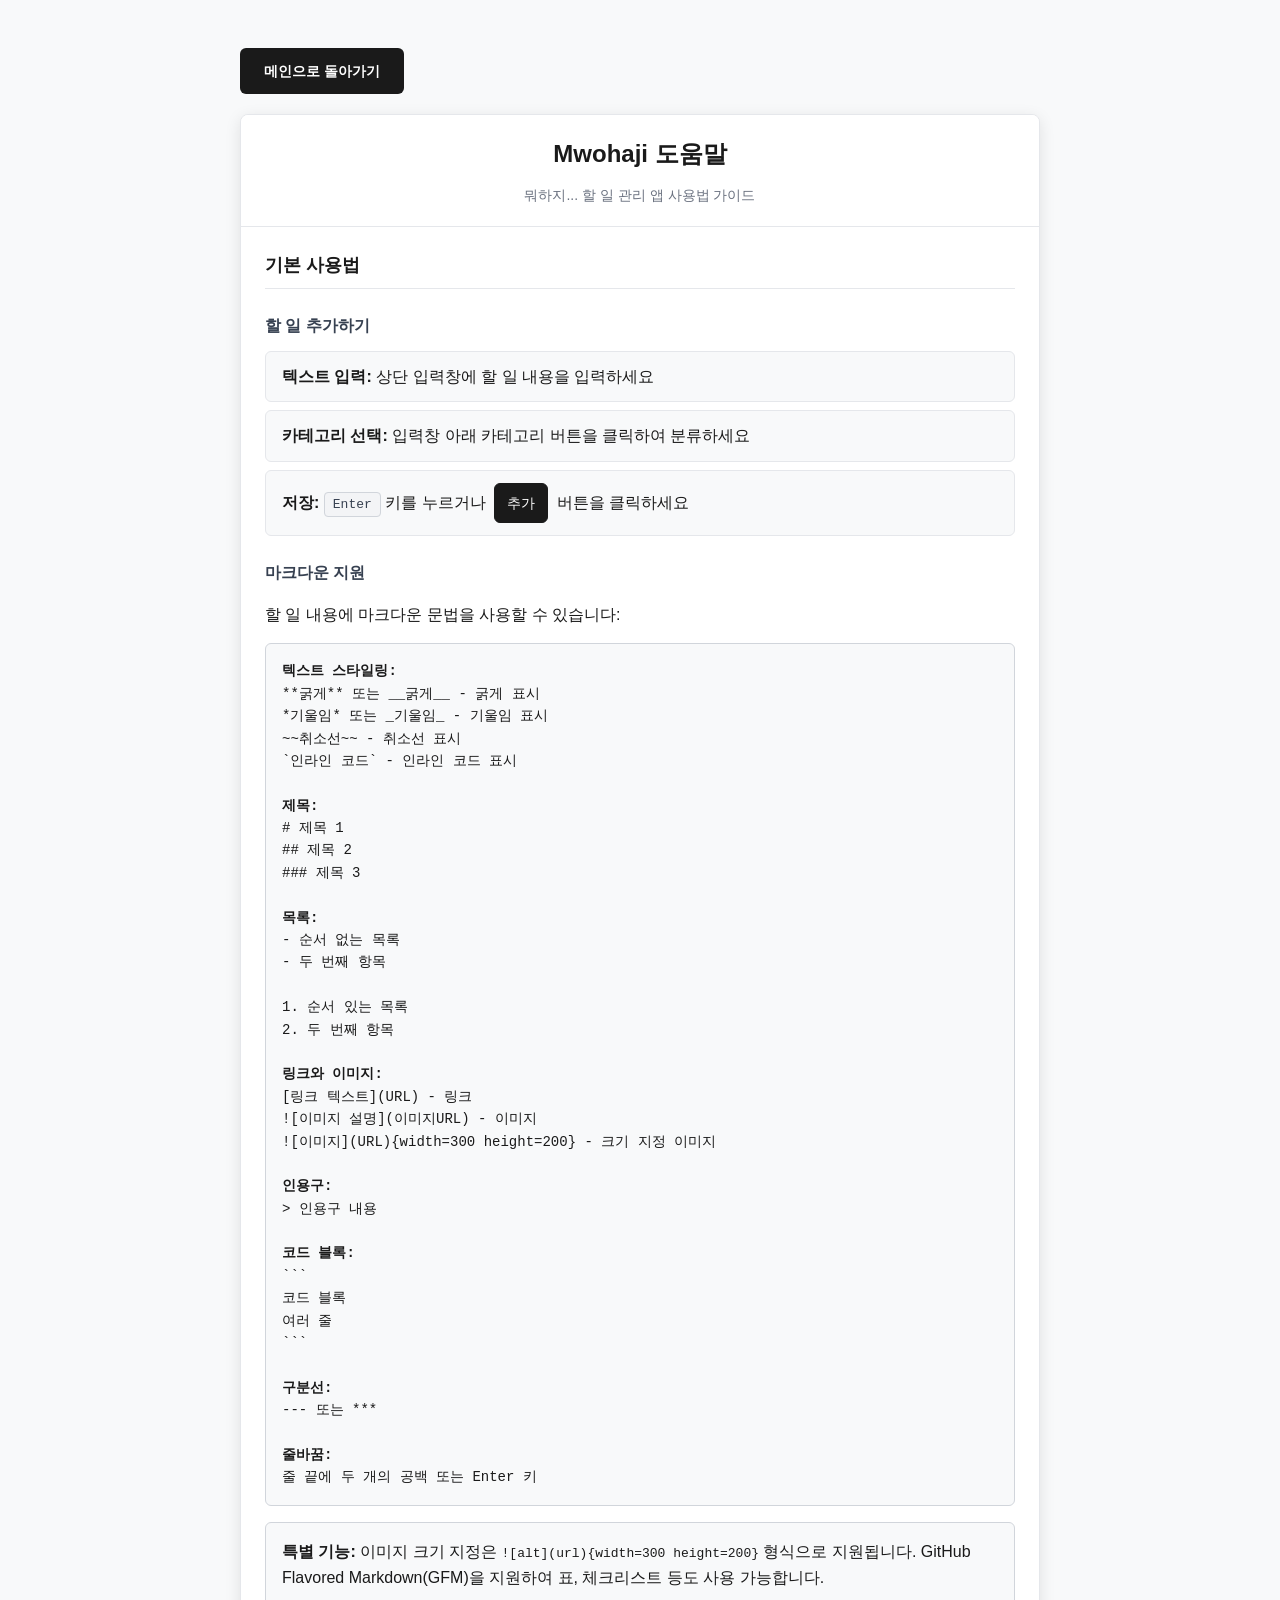
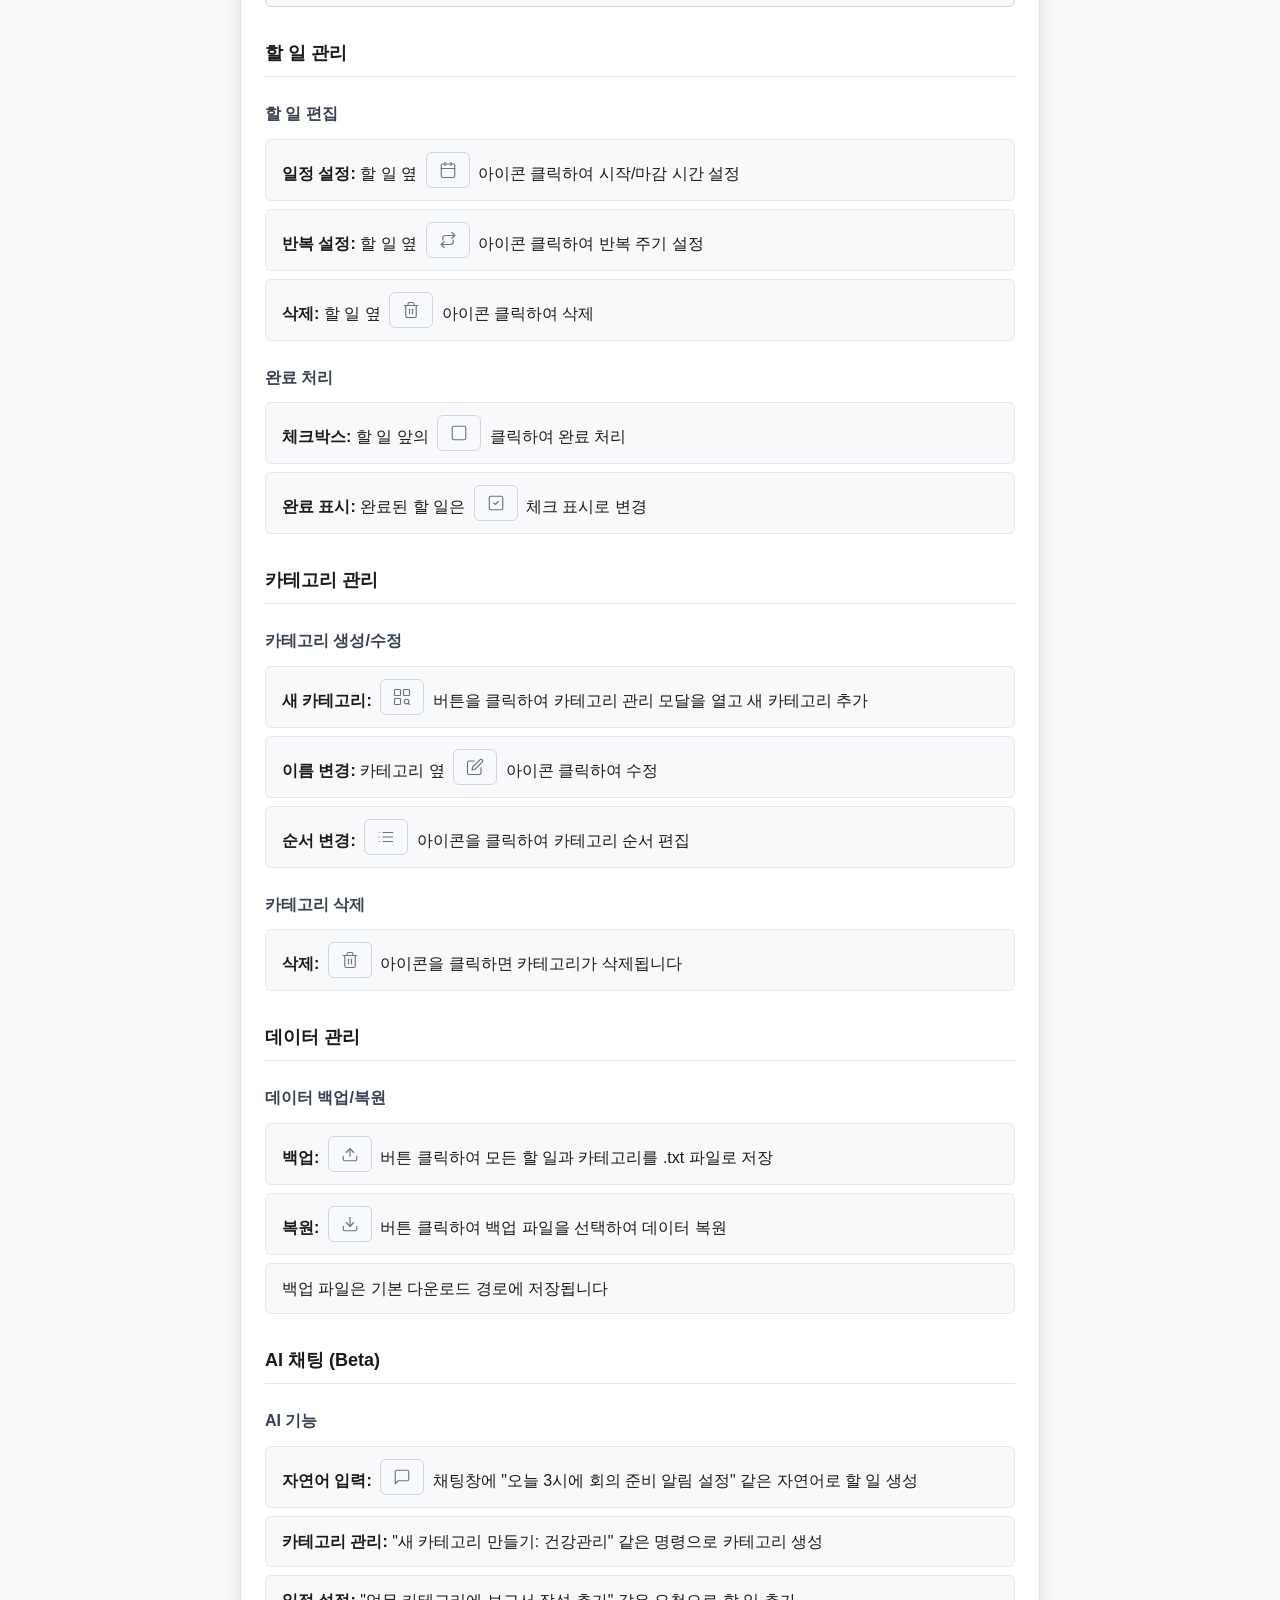
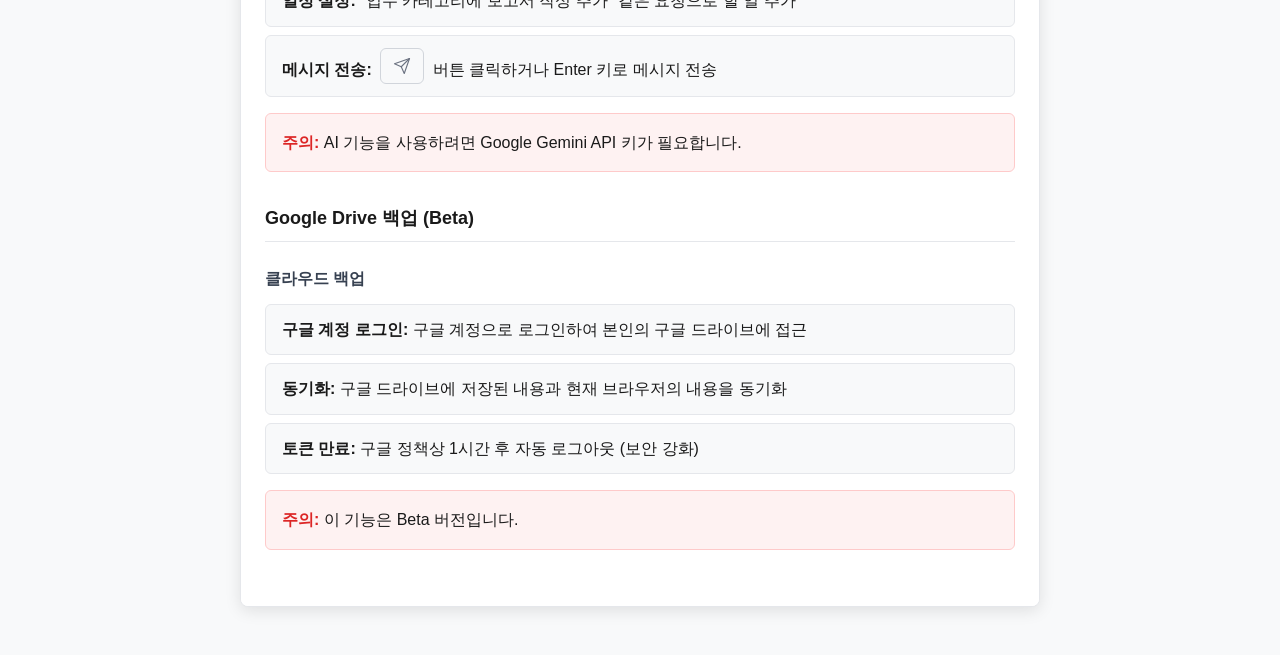
==== help.html @ dfdafb48 "도움말 페이지 추가하긴 함" ====
<!DOCTYPE html>
<html lang="ko">
<head>
    <meta charset="UTF-8">
    <meta name="viewport" content="width=device-width, initial-scale=1.0">
    <title>Mwohaji 도움말 - 뭐하지...</title>
    <link rel="icon" type="image/x-icon" href="favicon.ico">
    <link rel="stylesheet" href="css/style.css">
    <style>
        .help-container {
            max-width: 800px;
            margin: 0 auto;
            padding: 24px;
            font-family: "Pretendard", -apple-system, BlinkMacSystemFont, "Segoe UI", Roboto, sans-serif;
            line-height: 1.6;
            color: #1a1a1a;
            background-color: #f8f9fa;
        }
        
        .help-content {
            background-color: white;
            border: 1px solid #e5e7eb;
            border-radius: 8px;
            box-shadow: 0 4px 16px rgba(0,0,0,0.1);
            overflow: hidden;
        }
        
        .help-header {
            text-align: center;
            margin-bottom: 0;
            padding: 20px 24px;
            background-color: white;
            border-bottom: 1px solid #e5e7eb;
        }
        
        .help-header h1 {
            margin: 0;
            font-size: 24px;
            font-weight: 700;
            color: #1a1a1a;
        }
        
        .help-header p {
            margin: 10px 0 0 0;
            font-size: 14px;
            color: #6b7280;
        }
        
        .help-body {
            padding: 24px;
            background-color: white;
        }
        
        .help-section {
            margin-bottom: 32px;
            padding: 0;
        }
        
        .help-section h2 {
            color: #1a1a1a;
            margin-top: 0;
            margin-bottom: 16px;
            font-size: 18px;
            font-weight: 700;
            border-bottom: 1px solid #e5e7eb;
            padding-bottom: 8px;
        }
        
        .help-section h3 {
            color: #374151;
            margin-top: 24px;
            margin-bottom: 12px;
            font-size: 16px;
            font-weight: 600;
        }
        
        .help-section h4 {
            color: #4b5563;
            margin-top: 20px;
            margin-bottom: 8px;
            font-size: 14px;
            font-weight: 600;
        }
        
        .feature-list {
            list-style: none;
            padding: 0;
            margin: 0;
        }
        
        .feature-list li {
            margin: 8px 0;
            padding: 12px 16px;
            background: #f8f9fa;
            border-radius: 6px;
            border: 1px solid #e5e7eb;
        }
        
        .feature-list li strong {
            color: #1a1a1a;
            font-weight: 600;
        }
        
        .code-block {
            background: #f8f9fa;
            padding: 16px;
            border-radius: 6px;
            font-family: 'Courier New', 'Monaco', monospace;
            font-size: 14px;
            overflow-x: auto;
            border: 1px solid #d1d5db;
            margin: 12px 0;
        }
        
        .tip-box {
            background: #f8f9fa;
            border: 1px solid #d1d5db;
            border-radius: 6px;
            padding: 16px;
            margin: 16px 0;
        }
        
        .tip-box strong {
            color: #1a1a1a;
            font-weight: 600;
        }
        
        .warning-box {
            background: #fef2f2;
            border: 1px solid #fecaca;
            border-radius: 6px;
            padding: 16px;
            margin: 16px 0;
        }
        
        .warning-box strong {
            color: #dc2626;
            font-weight: 600;
        }
        
        .keyboard-shortcut {
            background: #f3f4f6;
            border: 1px solid #d1d5db;
            border-radius: 4px;
            padding: 4px 8px;
            font-family: 'Courier New', monospace;
            font-size: 13px;
            color: #374151;
        }
        
        .back-btn {
            display: inline-block;
            padding: 12px 24px;
            background: #1a1a1a;
            color: white;
            text-decoration: none;
            border-radius: 6px;
            margin-bottom: 20px;
            transition: all 0.2s ease;
            font-weight: 600;
            font-size: 14px;
        }
        
        .back-btn:hover {
            background: #374151;
            transform: translateY(-1px);
            box-shadow: 0 4px 12px rgba(26, 26, 26, 0.3);
        }
        
        .table {
            width: 100%;
            border-collapse: collapse;
            margin: 16px 0;
            border: 1px solid #d1d5db;
            border-radius: 6px;
            overflow: hidden;
        }
        
        .table th, .table td {
            border: 1px solid #d1d5db;
            padding: 12px;
            text-align: left;
            font-size: 14px;
        }
        
        .table th {
            background: #f8f9fa;
            font-weight: 600;
            color: #1a1a1a;
        }
        
        .table td {
            background: white;
            color: #374151;
        }
        
        .table tr:nth-child(even) td {
            background: #f9fafb;
        }
        
        .ui-example {
            display: inline-flex;
            align-items: center;
            gap: 8px;
            background: white;
            border: 1px solid #d1d5db;
            border-radius: 6px;
            padding: 8px 12px;
            margin: 0 4px;
            font-size: 14px;
            color: #374151;
        }
        
        .ui-example svg {
            width: 18px;
            height: 18px;
            color: #6b7280;
        }
        
        .ui-example.primary {
            background: #1a1a1a;
            color: white;
            border-color: #1a1a1a;
        }
        
        .ui-example.primary svg {
            color: white;
        }
        
        .ui-example.secondary {
            background: #f8f9fa;
            color: #374151;
            border-color: #d1d5db;
        }
        
        .ui-example.secondary svg {
            color: #6b7280;
        }
        
        .ui-example.danger {
            background: #fef2f2;
            color: #dc2626;
            border-color: #fecaca;
        }
        
        .ui-example.danger svg {
            color: #dc2626;
        }
    </style>
</head>
<body>
    <div class="help-container">
        <a href="index.html" class="back-btn">메인으로 돌아가기</a>
        
        <div class="help-content">
            <div class="help-header">
                <h1>Mwohaji 도움말</h1>
                <p>뭐하지... 할 일 관리 앱 사용법 가이드</p>
            </div>
            
            <div class="help-body">
                <div class="help-section">
                    <h2>기본 사용법</h2>
                    <h3>할 일 추가하기</h3>
                    <ul class="feature-list">
                        <li><strong>텍스트 입력:</strong> 상단 입력창에 할 일 내용을 입력하세요</li>
                        <li><strong>카테고리 선택:</strong> 입력창 아래 카테고리 버튼을 클릭하여 분류하세요</li>
                        <li><strong>저장:</strong> <span class="keyboard-shortcut">Enter</span> 키를 누르거나 <span class="ui-example primary">추가</span> 버튼을 클릭하세요</li>
                    </ul>
                    
                    <h3>마크다운 지원</h3>
                    <p>할 일 내용에 마크다운 문법을 사용할 수 있습니다:</p>
                    <div class="code-block">
                        <strong>텍스트 스타일링:</strong><br>
                        **굵게** 또는 __굵게__ - 굵게 표시<br>
                        *기울임* 또는 _기울임_ - 기울임 표시<br>
                        ~~취소선~~ - 취소선 표시<br>
                        `인라인 코드` - 인라인 코드 표시<br>
                        <br>
                        <strong>제목:</strong><br>
                        # 제목 1<br>
                        ## 제목 2<br>
                        ### 제목 3<br>
                        <br>
                        <strong>목록:</strong><br>
                        - 순서 없는 목록<br>
                        - 두 번째 항목<br>
                        <br>
                        1. 순서 있는 목록<br>
                        2. 두 번째 항목<br>
                        <br>
                        <strong>링크와 이미지:</strong><br>
                        [링크 텍스트](URL) - 링크<br>
                        ![이미지 설명](이미지URL) - 이미지<br>
                        ![이미지](URL){width=300 height=200} - 크기 지정 이미지<br>
                        <br>
                        <strong>인용구:</strong><br>
                        > 인용구 내용<br>
                        <br>
                        <strong>코드 블록:</strong><br>
                        ```<br>
                        코드 블록<br>
                        여러 줄<br>
                        ```<br>
                        <br>
                        <strong>구분선:</strong><br>
                        --- 또는 ***<br>
                        <br>
                        <strong>줄바꿈:</strong><br>
                        줄 끝에 두 개의 공백 또는 Enter 키
                    </div>
                    <div class="tip-box">
                        <strong>특별 기능:</strong> 이미지 크기 지정은 <code>![alt](url){width=300 height=200}</code> 형식으로 지원됩니다. GitHub Flavored Markdown(GFM)을 지원하여 표, 체크리스트 등도 사용 가능합니다.
                    </div>
                </div>

                <div class="help-section">
                    <h2>할 일 관리</h2>
                    <h3>할 일 편집</h3>
                    <ul class="feature-list">
                        <li><strong>일정 설정:</strong> 할 일 옆 <span class="ui-example secondary"><svg width="24" height="24" viewBox="0 0 24 24" fill="none" stroke="currentColor" stroke-width="1.5" stroke-linecap="round" stroke-linejoin="round"><rect x="3" y="4" width="18" height="18" rx="2" ry="2"/><line x1="16" y1="2" x2="16" y2="6"/><line x1="8" y1="2" x2="8" y2="6"/><line x1="3" y1="10" x2="21" y2="10"/></svg></span> 아이콘 클릭하여 시작/마감 시간 설정</li>
                        <li><strong>반복 설정:</strong> 할 일 옆 <span class="ui-example secondary"><svg width="24" height="24" viewBox="0 0 24 24" fill="none" stroke="currentColor" stroke-width="1.5" stroke-linecap="round" stroke-linejoin="round"><path d="M17 2l4 4-4 4"/><path d="M21 6H9a4 4 0 0 0-4 4v2"/><path d="M7 22l-4-4 4-4"/><path d="M3 18h12a4 4 0 0 0 4-4v-2"/></svg></span> 아이콘 클릭하여 반복 주기 설정</li>
                        <li><strong>삭제:</strong> 할 일 옆 <span class="ui-example secondary"><svg width="24" height="24" viewBox="0 0 24 24" fill="none" stroke="currentColor" stroke-width="1.5" stroke-linecap="round" stroke-linejoin="round"><polyline points="3,6 5,6 21,6"/><path d="m19,6v14a2,2 0 0,1 -2,2H7a2,2 0 0,1 -2,-2V6m3,0V4a2,2 0 0,1 2,-2h4a2,2 0 0,1 2,2v2"/><line x1="10" y1="11" x2="10" y2="17"/><line x1="14" y1="11" x2="14" y2="17"/></svg></span> 아이콘 클릭하여 삭제</li>
                    </ul>
                    
                    <h3>완료 처리</h3>
                    <ul class="feature-list">
                        <li><strong>체크박스:</strong> 할 일 앞의 <span class="ui-example secondary"><svg width="24" height="24" viewBox="0 0 24 24" fill="none" stroke="currentColor" stroke-width="1.5" stroke-linecap="round" stroke-linejoin="round"><rect x="3" y="3" width="18" height="18" rx="2" ry="2"/></svg></span> 클릭하여 완료 처리</li>
                        <li><strong>완료 표시:</strong> 완료된 할 일은 <span class="ui-example secondary"><svg width="24" height="24" viewBox="0 0 24 24" fill="none" stroke="currentColor" stroke-width="1.5" stroke-linecap="round" stroke-linejoin="round"><rect x="3" y="3" width="18" height="18" rx="2" ry="2"/><polyline points="9,12 11,14 15,10"/></svg></span> 체크 표시로 변경</li>
                    </ul>
                </div>

                <div class="help-section">
                    <h2>카테고리 관리</h2>
                    <h3>카테고리 생성/수정</h3>
                    <ul class="feature-list">
                        <li><strong>새 카테고리:</strong> <span class="ui-example secondary"><svg width="24" height="24" viewBox="0 0 24 24" fill="none" stroke="currentColor" stroke-width="1.5" stroke-linecap="round" stroke-linejoin="round"><rect x="2" y="2" width="8" height="8" rx="1"/><rect x="14" y="2" width="8" height="8" rx="1"/><rect x="2" y="14" width="8" height="8" rx="1"/><circle cx="18" cy="18" r="3"/><path d="m22 22-1.5-1.5"/></svg></span> 버튼을 클릭하여 카테고리 관리 모달을 열고 새 카테고리 추가</li>
                        <li><strong>이름 변경:</strong> 카테고리 옆 <span class="ui-example secondary"><svg width="24" height="24" viewBox="0 0 24 24" fill="none" stroke="currentColor" stroke-width="1.5" stroke-linecap="round" stroke-linejoin="round"><path d="m11,4H4a2,2 0 0,0 -2,2v14a2,2 0 0,0 2,2h14a2,2 0 0,0 2,-2v-7"/><path d="m18.5,2.5 a2.12,2.12 0 0,1 3,3L12,15l-4,1 1,-4 9.5,-9.5z"/></svg></span> 아이콘 클릭하여 수정</li>
                        <li><strong>순서 변경:</strong> <span class="ui-example secondary"><svg width="24" height="24" viewBox="0 0 24 24" fill="none" stroke="currentColor" stroke-width="1.5" stroke-linecap="round" stroke-linejoin="round"><line x1="8" y1="6" x2="21" y2="6"/><line x1="8" y1="12" x2="21" y2="12"/><line x1="8" y1="18" x2="21" y2="18"/><line x1="3" y1="6" x2="3.01" y2="6"/><line x1="3" y1="12" x2="3.01" y2="12"/><line x1="3" y1="18" x2="3.01" y2="18"/></svg></span> 아이콘을 클릭하여 카테고리 순서 편집</li>
                    </ul>
                    
                    <h3>카테고리 삭제</h3>
                    <ul class="feature-list">
                        <li><strong>삭제:</strong> <span class="ui-example secondary"><svg width="24" height="24" viewBox="0 0 24 24" fill="none" stroke="currentColor" stroke-width="1.5" stroke-linecap="round" stroke-linejoin="round"><polyline points="3,6 5,6 21,6"/><path d="m19,6v14a2,2 0 0,1 -2,2H7a2,2 0 0,1 -2,-2V6m3,0V4a2,2 0 0,1 2,-2h4a2,2 0 0,1 2,2v2"/><line x1="10" y1="11" x2="10" y2="17"/><line x1="14" y1="11" x2="14" y2="17"/></svg></span> 아이콘을 클릭하면 카테고리가 삭제됩니다</li>
                    </ul>
                </div>

                <div class="help-section">
                    <h2>데이터 관리</h2>
                    <h3>데이터 백업/복원</h3>
                    <ul class="feature-list">
                        <li><strong>백업:</strong> <span class="ui-example secondary"><svg width="24" height="24" viewBox="0 0 24 24" fill="none" stroke="currentColor" stroke-width="1.5" stroke-linecap="round" stroke-linejoin="round"><path d="M21 15v4a2 2 0 0 1-2 2H5a2 2 0 0 1-2-2v-4"/><polyline points="7,10 12,5 17,10"/><line x1="12" y1="5" x2="12" y2="15"/></svg></span> 버튼 클릭하여 모든 할 일과 카테고리를 .txt 파일로 저장</li>
                        <li><strong>복원:</strong> <span class="ui-example secondary"><svg width="24" height="24" viewBox="0 0 24 24" fill="none" stroke="currentColor" stroke-width="1.5" stroke-linecap="round" stroke-linejoin="round"><path d="M21 15v4a2 2 0 0 1-2 2H5a2 2 0 0 1-2-2v-4"/><polyline points="7,10 12,15 17,10"/><line x1="12" y1="15" x2="12" y2="3"/></svg></span> 버튼 클릭하여 백업 파일을 선택하여 데이터 복원</li>
                        <li>백업 파일은 기본 다운로드 경로에 저장됩니다</li>
                    </ul>
                </div>

                <div class="help-section">
                    <h2>AI 채팅 (Beta)</h2>
                    <h3>AI 기능</h3>
                    <ul class="feature-list">
                        <li><strong>자연어 입력:</strong> <span class="ui-example secondary"><svg width="24" height="24" viewBox="0 0 24 24" fill="none" stroke="currentColor" stroke-width="1.5" stroke-linecap="round" stroke-linejoin="round"><path d="M21 15a2 2 0 0 1-2 2H7l-4 4V5a2 2 0 0 1 2-2h14a2 2 0 0 1 2 2z"/></svg></span> 채팅창에 "오늘 3시에 회의 준비 알림 설정" 같은 자연어로 할 일 생성</li>
                        <li><strong>카테고리 관리:</strong> "새 카테고리 만들기: 건강관리" 같은 명령으로 카테고리 생성</li>
                        <li><strong>일정 설정:</strong> "업무 카테고리에 보고서 작성 추가" 같은 요청으로 할 일 추가</li>
                        <li><strong>메시지 전송:</strong> <span class="ui-example secondary"><svg width="24" height="24" viewBox="0 0 24 24" fill="none" stroke="currentColor" stroke-width="1.5" stroke-linecap="round" stroke-linejoin="round"><line x1="22" y1="2" x2="11" y2="13"/><polygon points="22,2 15,22 11,13 2,9"/></svg></span> 버튼 클릭하거나 Enter 키로 메시지 전송</li>
                    </ul>
                    
                    <div class="warning-box">
                        <strong>주의:</strong> AI 기능을 사용하려면 Google Gemini API 키가 필요합니다.
                    </div>
                </div>

                <div class="help-section">
                    <h2>Google Drive 백업 (Beta)</h2>
                    <h3>클라우드 백업</h3>
                                         <ul class="feature-list">
                         <li><strong>구글 계정 로그인:</strong> 구글 계정으로 로그인하여 본인의 구글 드라이브에 접근</li>
                         <li><strong>동기화:</strong> 구글 드라이브에 저장된 내용과 현재 브라우저의 내용을 동기화</li>
                         <li><strong>토큰 만료:</strong> 구글 정책상 1시간 후 자동 로그아웃 (보안 강화)</li>
                     </ul>
                    
                    <div class="warning-box">
                        <strong>주의:</strong> 이 기능은 Beta 버전입니다.
                    </div>
                </div>
            </div>
        </div>
    </div>
</body>
</html>
---- css/style.css ----
/* 7.3. 색상 및 폰트 */
:root {
    /* 배경색 */
    --main-bg: #FAFBFC;
    --card-bg: #F1F3F5;
    --surface-color: #ffffff;
    --background-color: #ffffff;

    /* 텍스트색 */
    --primary-text: #343A40;
    --secondary-text: #6C757D;

    /* 액센트 색상 */
    --accent-color: #4263EB;
    --accent-hover: #364fc7;
    --accent-blue: #4263EB;
    --accent-green: #51CF66;
    --accent-yellow: #FFD43B;
    --accent-red: #ef9f9f;

    /* 액센트 배경색 */
    --accent-background-red: #fae1e1;
    --accent-background-blue: #e3eafa;

    /* 보더/구분선 */
    --border-color: #E9ECEF;
}

/* 심플 블랙&화이트 톤 */
body {
    font-family: "Pretendard", -apple-system, BlinkMacSystemFont, "Segoe UI", Roboto, sans-serif;
    background-color: #f8f9fa; /* 아주 연한 회색 배경 */
    color: #1a1a1a; /* 진한 검은색 텍스트 */
    margin: 0;
    padding: 24px;
    line-height: 1.6;
}

#app {
    max-width: 800px;
    margin: 0 auto;
    background-color: white; /* 순백색 */
    border: 1px solid #e5e7eb; /* 연한 회색 테두리 */
    border-radius: 8px; /* 덜 둥근 모서리 - 모던하게 */
    box-shadow: 0 4px 16px rgba(0,0,0,0.1); /* 약간 더 진한 그림자 */
    overflow: hidden;
}

/* 심플 블랙&화이트 헤더 */
.header {
    display: flex;
    justify-content: space-between;
    align-items: center;
    padding: 20px 24px;
    border-bottom: 1px solid #e5e7eb; /* 회색 구분선 */
    background-color: white; /* 순백색 배경 */
}

.header h1 {
    font-size: 24px;
    margin: 0;
    color: #1a1a1a; /* 검은색 텍스트 */
    font-weight: 700; /* 굵게 */
}

.header-left {
    display: flex;
    align-items: center;
    gap: 8px;
}

.view-toggle {
    display: flex;
    gap: 8px;
}

.view-toggle button {
    background: none;
    border: 1px solid #d1d5db; /* 회색 테두리 */
    color: #4b5563; /* 회색 텍스트 */
    padding: 8px 16px;
    border-radius: 6px;
    cursor: pointer;
    font-size: 14px;
    font-weight: 500;
    transition: all 0.2s ease;
}

.view-toggle button:hover {
    background-color: #f8f9fa; /* 연한 회색 */
    border-color: #9ca3af; /* 더 진한 테두리 */
    color: #1a1a1a; /* 더 진한 텍스트 */
}

/* 헤더 오른쪽 영역 */
.header-right {
    display: flex;
    align-items: center;
    gap: 8px;
}

/* 실시간 시간 표시 */
.current-time {
    font-family: 'Courier New', monospace;
    font-size: 14px;
    font-weight: 500;
    color: var(--secondary-text);
    background: var(--surface-color);
    padding: 6px 12px;
    border-radius: 6px;
    min-width: 140px;
    text-align: center;
    transition: all 0.2s ease;
}

.current-time:hover {
    background: var(--hover-color);
    border-color: var(--primary-color);
}

/* 소리 상태 버튼 */
#audio-status-btn {
    margin-right: 8px;
    transition: all 0.2s ease;
    display: flex !important;
    align-items: center;
    justify-content: center;
    width: 36px;
    height: 36px;
    min-width: 36px;
    min-height: 36px;
    padding: 6px;
    border-radius: 6px; /* 둥근 사각형 유지 */
    background: white;
    cursor: pointer;
    border: 0px solid #e5e7eb; /* 본문 보더와 동일 */
}

#audio-status-btn.ready {
    color: #6b7280; /* 회색 - 정상 상태 */
}

#audio-status-btn.suspended {
    color: #6b7280; /* 회색 - 권한 필요 */
}

#audio-status-btn.not-ready {
    color: #6b7280; /* 회색 - 오류 상태 */
}

#audio-status-btn.testing {
    color: #6b7280; /* 회색 - 테스트 중 */
    animation: pulse 1s infinite;
}

@keyframes pulse {
    0%, 100% { opacity: 1; }
    50% { opacity: 0.5; }
}

/* 소리 상태 버튼 호버 효과 */
#audio-status-btn:hover {
    background: var(--hover-color);
}

/* 데이터 관리 버튼들을 오른쪽으로 정렬 */
.data-management {
    display: flex;
    gap: 8px;
}

.icon-btn {
    background: none;
    border: none;
    color: #6b7280; /* 회색 아이콘 */
    cursor: pointer;
    padding: 8px; /* 패딩 증가 */
    border-radius: 6px;
    transition: all 0.2s ease;
}

.icon-btn:hover {
    color: #1a1a1a; /* 호버 시 검은색 */
    background-color: rgba(26, 26, 26, 0.05); /* 연한 검은 배경 */
}



/* 심플 블랙&화이트 메인 */
.main {
    padding: 24px;
    background-color: white; /* 순백색 */
}

/* 카테고리 바(입력창+카테고리 버튼) 고정 */
.todo-input-container {
  position: sticky;
  top: 0;
  z-index: 10;
  background: #fff;
}

/* 할 일 목록만 스크롤 */
.main {
  display: flex;
  flex-direction: column;
  height: 80vh; /* 전체 높이의 80%로 예시, 필요시 조정 */
}

.todo-list {
  flex: 1 1 auto;
  overflow-y: auto;
  max-height: 100%;
  min-height: 0;
}

/* 입력 필드 스타일 */
.todo-input-container {
    margin-bottom: 32px; /* 간격 증가 */
    display: flex;
    flex-direction: column;
    gap: 12px;
    padding: 0; /* 패딩 제거 - 심플하게 */
    /* 테두리, 배경, 그림자 모두 제거 - 깔끔하게 */
}

.input-row {
    display: flex;
    gap: 12px;
    align-items: flex-start;
}

#todo-input {
    flex: 1;
    padding: 12px 16px;
    border: 2px solid var(--border-color);
    border-radius: 6px;
    font-size: 14px;
    background: var(--background-color);
    color: var(--primary-text);
    resize: vertical;
    min-height: 60px;
    max-height: 200px;
    font-family: inherit;
    line-height: 1.5;
}

#todo-input:focus {
    outline: none;
    border-color: var(--accent-color);
    box-shadow: 0 0 0 3px rgba(0, 123, 255, 0.1);
}

#todo-input::placeholder {
    color: var(--secondary-text);
}

#add-todo-btn {
    background-color: #1a1a1a; /* 검은색 배경 */
    color: white;
    padding: 16px 24px;
    border-radius: 6px; /* 인풋과 동일한 둥글기 */
    font-size: 16px;
    font-weight: 600;
    white-space: nowrap;
    border: none;
    cursor: pointer;
    transition: all 0.2s ease;
}

#add-todo-btn:hover {
    background-color: #374151; /* 진한 회색 */
    transform: translateY(-1px);
    box-shadow: 0 4px 12px rgba(26, 26, 26, 0.3); /* 검은색 그림자 */
}

.category-selector {
    display: flex;
    gap: 8px; /* 간격 증가 */
    flex-wrap: wrap;
    margin-top: 4px; /* 위쪽 간격 */
}

.category-selector button {
    padding: 8px 16px;
    border: 1px solid #d1d5db; /* 회색 테두리 */
    background-color: white;
    color: #4b5563; /* 회색 텍스트 */
    border-radius: 6px; /* 덜 둥근 모서리 */
    cursor: pointer;
    font-size: 14px;
    font-weight: 500;
    transition: all 0.2s ease;
    white-space: nowrap;
}

.category-selector button:hover {
    background-color: #f8f9fa; /* 연한 회색 */
    border-color: #9ca3af; /* 더 진한 테두리 */
    color: #1a1a1a; /* 더 진한 텍스트 */
}

.category-selector button.selected {
    background-color: #1a1a1a; /* 검은색 배경 */
    color: white;
    border-color: #1a1a1a;
    box-shadow: 0 2px 8px rgba(26, 26, 26, 0.3); /* 검은색 그림자 */
}

#todo-input:focus {
    outline: none;
    border-color: #374151; /* 포커스 시 진한 회색 테두리 */
    background-color: white;
    box-shadow: 0 0 0 3px rgba(55, 65, 81, 0.1); /* 회색 포커스 링 */
}

/* 블랙&화이트 버튼 기본 스타일 */
button {
    border: none;
    padding: 8px 12px;
    border-radius: 6px;
    cursor: pointer;
    background-color: #f8f9fa; /* 연한 회색 배경 */
    color: #1a1a1a; /* 검은색 텍스트 */
    font-family: inherit;
    font-weight: 500;
    transition: all 0.2s ease;
}

button:hover {
    opacity: 0.8;
}

/* 아이콘 버튼 전용 스타일 */
.icon-btn {
    padding: 6px;
    width: 36px;
    height: 36px;
    min-width: 36px;
    min-height: 36px;
    display: inline-flex;
    align-items: center;
    justify-content: center;
    border-radius: 6px;
    background: transparent; /* 투명 배경 */
    border: 1px solid #d1d5db;
}

.icon-btn svg {
    width: 18px;
    height: 18px;
    display: block;
}

/* 데이터 관리 버튼들 (내보내기/불러오기) - 카테고리 관리 버튼과 동일한 호버 효과 */
.data-management button,
.data-management .icon-btn {
    width: 36px;
    height: 36px;
    min-width: 36px;
    min-height: 36px;
    padding: 6px;
    border-radius: 6px;
    box-sizing: border-box;
    background: transparent; /* 일반 button 규칙 덮어쓰기 */
    border: 1px solid #d1d5db;
    color: #6b7280; /* 회색 아이콘 */
    display: inline-flex;
    align-items: center;
    justify-content: center;
}

.data-management button:hover,
.data-management .icon-btn:hover {
    color: #1a1a1a; /* 호버 시 검은색 */
    background-color: rgba(26, 26, 26, 0.05); /* 연한 검은 배경 */
    opacity: 1; /* button:hover의 opacity 덮어쓰기 */
}

.view-toggle button.active {
    background-color: #1a1a1a; /* 검은색 배경 */
    color: white;
    border-color: #1a1a1a;
}

/* 할 일 목록 */
.empty-message {
    text-align: center;
    color: #9ca3af; /* 회색 텍스트 */
    padding: 40px 0;
    font-style: italic; /* 이탤릭체로 더 부드럽게 */
}

.project-group {
    margin-bottom: 25px;
}

.category-header {
    display: flex;
    justify-content: space-between;
    align-items: center;
    margin-bottom: 10px;
    padding-bottom: 5px;
    border-bottom: 1px solid #e5e7eb;
}

.project-title {
    font-size: 18px;
    font-weight: 700; /* 더 굵게 */
    margin: 0;
    color: #1a1a1a; /* 검은색 텍스트 */
    flex: 1;
}

.category-toggle-btn {
    background: none;
    border: none;
    padding: 4px;
    border-radius: 4px;
    cursor: pointer;
    color: #6b7280;
    transition: all 0.2s ease;
    display: flex;
    align-items: center;
    justify-content: center;
    margin-left: 8px;
}

.category-toggle-btn:hover {
    background: #f3f4f6;
    color: #374151;
}

.toggle-icon {
    transition: transform 0.2s ease;
}

.category-toggle-btn.collapsed .toggle-icon {
    transform: rotate(-90deg);
}

.category-todos {
    transition: max-height 0.3s ease, opacity 0.3s ease;
    opacity: 1;
    overflow: hidden;
}

.project-group.collapsed .category-todos {
    max-height: 0;
    opacity: 0;
}

.todo-item {
    display: flex !important;
    align-items: flex-start !important; 
    padding: 18px 16px;
    border: 1px solid #e5e7eb; /* 전체 회색 테두리 */
    border-left: 4px solid #9ca3af; /* 기본 회색 바 */
    background: white;
    border-radius: 6px; /* 덜 둥근 모서리 */
    box-shadow: 0 1px 3px rgba(0,0,0,0.1); /* 미묘한 그림자 */
    margin-bottom: 12px;
    transition: all 0.2s ease;
    gap: 10px;
    min-height: 70px !important;
    position: relative;
}

.todo-item:hover {
    background-color: #f9fafb; /* 아주 미묘한 배경 변화 */
    border-color: #d1d5db; /* 테두리만 살짝 진하게 */
}

/* 심플 그레이스케일 카테고리별 색깔 바 */
.todo-item[data-category="work"] { border-left-color: #374151; } /* 진한 회색 */
.todo-item[data-category="personal"] { border-left-color: #6b7280; } /* 중간 회색 */
.todo-item[data-category="shopping"] { border-left-color: #9ca3af; } /* 연한 회색 */
.todo-item[data-category="health"] { border-left-color: #4b5563; } /* 약간 진한 회색 */
.todo-item[data-category="study"] { border-left-color: #1f2937; } /* 가장 진한 회색 */
.todo-item[data-category="other"] { border-left-color: #9ca3af; } /* 중간 회색 */

.todo-item input[type="checkbox"] {
    cursor: pointer;
    width: 16px;
    height: 16px;
    flex-shrink: 0;
    margin-right: 2px;
    align-self: center; /* 할 일 상자 전체의 세로 중앙에 배치 */
}

.todo-content {
    flex-grow: 1;
    min-width: 0;
    display: flex !important;
    flex-direction: column !important;
    justify-content: flex-start !important; /* 자연스럽게 위에서 아래로 배치 */
    align-self: stretch !important; /* 전체 높이 사용하도록 */
    gap: 8px;  /* 메인라인과 메타라인 사이 간격 약간 증가 */
}

.todo-main-line {
    display: flex;
    align-items: center;
    justify-content: flex-start; /* 할일 내용만 왼쪽 정렬 */
    gap: 12px;
}

.todo-meta-line {
    display: flex !important;
    align-items: center !important;
    justify-content: flex-start !important; /* 카테고리만 왼쪽 정렬 */
    font-size: 12px;  /* 현재 11px에서 조금 크게 */
    font-weight: 400;  /* 얇게 유지 */
    color: var(--secondary-text);
    opacity: 0.8;  /* 투명도로 중요도 차별화 */
    padding-left: 2px;
    margin-top: auto !important; /* 다시 아래쪽으로 밀어내기 */
}



.todo-text {
    font-size: 16px;
    font-weight: 500;  /* 메인 텍스트를 더 굵게 */
    color: var(--primary-text);
    cursor: pointer;
    line-height: 1.4;
    flex-grow: 1; /* 남은 공간을 차지하여 시간 정보와 균형 맞춤 */
    min-width: 0; /* 텍스트가 길 때 줄임표 가능하도록 */
}



/* 심플 그레이 완료된 할일 */
.todo-item.completed {
    background-color: #f1f5f9; /* 더 연한 회색 배경 */
    opacity: 0.7;
    border-left-color: #d1d5db !important; /* 연한 회색으로 통일 */
    border-color: #e5e7eb; /* 전체 테두리도 연하게 */
}

.todo-item.completed .todo-text {
    text-decoration: line-through;
    color: var(--secondary-text);
}

.todo-item.completed .todo-meta-line {
    opacity: 0.6;
}

/* 시간 정보 컨테이너 - todo-item 레벨에서 세로 가운데 정렬 */
.schedule-times {
    display: flex;
    flex-direction: column;
    align-items: flex-end; /* 오른쪽 정렬 */
    justify-content: center; /* 세로 가운데 정렬 */
    gap: 2px;  /* 시작시간과 마감시간 사이 간격 */
    padding: 2px 30px 2px 4px; /* 오른쪽 패딩을 늘려서 휴지통 버튼과 거리 확보 */
    min-width: 160px; /* 시간 정보 텍스트를 위한 적절한 너비 */
    flex-shrink: 0; /* 크기 고정 */
    align-self: center; /* todo-item 내에서 세로 가운데 정렬 */
}

/* 심플 블랙&화이트 모바일 반응형 - 768px 이하에서 레이아웃 변경 */
@media (max-width: 768px) {
    body {
        padding: 16px;
        background-color: #f8f9fa; /* 모바일에서도 연한 회색 배경 */
    }
    
    .header {
        padding: 16px 20px;
    }
    
    .main {
        padding: 20px;
    }
    
    /* 모바일에서 인풋 스타일 조정 */
    #todo-input {
        padding: 14px 16px;
        font-size: 16px; /* iOS에서 줌 방지를 위해 16px 유지 */
        border-width: 1px; /* 모바일에서 테두리 얇게 */
    }
    
    #add-todo-btn {
        padding: 14px 20px;
    }
    
    .category-selector button {
        padding: 6px 12px;
        font-size: 13px;
        border-width: 1px; /* 모바일에서 테두리 얇게 */
    }
    
    .todo-item {
        flex-wrap: wrap; /* 요소들이 아래줄로 내려갈 수 있게 */
        min-height: auto; /* 고정 높이 해제 */
        padding: 14px 12px; /* 패딩 줄이기 */
        margin-bottom: 10px; /* 간격 줄이기 */
    }
    
    .todo-item .schedule-times {
        order: 10; /* 맨 아래로 이동 */
        width: 100%; /* 전체 너비 사용 */
        align-items: flex-start; /* 왼쪽 정렬로 변경 */
        align-self: stretch; /* 전체 너비 사용 */
        min-width: auto;
        margin-top: 8px;
        padding: 2px 4px 2px 24px; /* 왼쪽 패딩으로 체크박스 + 스케줄 버튼과 정렬 */
    }
    
    .todo-item .delete-btn {
        top: 10px;
        right: 10px;
    }
    
    #audio-status-btn {
        margin-right: 6px;
    }
    
    .todo-content {
        flex: 1; /* 남은 공간 모두 사용 */
        min-width: 0; /* 텍스트 오버플로우 방지 */
    }
    
    .todo-item .schedule-btn { margin-right: 0; }
    
    /* 모바일에서 시간 정보 더 컴팩트하게 */
    .schedule-info {
        font-size: 9px; /* 더 작게 */
        padding: 1px 4px; /* 패딩 줄이기 */
        min-height: 14px; /* 높이 줄이기 */
        gap: 2px; /* 간격 줄이기 */
    }
    
    .schedule-times {
        gap: 1px; /* 시작시간과 마감시간 간격 줄이기 */
        margin-top: 4px; /* 위쪽 간격 줄이기 */
    }
    
    /* 모바일에서 시간 정보 아이콘 크기 줄이기 */
    .schedule-info svg {
        width: 10px !important;
        height: 10px !important;
    }
    
    .schedule-icon-clickable svg {
        width: 10px !important;
        height: 10px !important;
    }
    
    /* 모바일에서 모달 최적화 */
    .modal-wrapper {
        padding: 8px; /* 모바일에서 패딩 더 줄이기 */
    }
    
    /* 모바일에서 카테고리 관리 최적화 */
    .category-input-container {
        padding: 12px 0;
        margin-bottom: 12px;
    }
    
    .category-manage-list {
        max-height: 250px;
    }
    
    .modal-content {
        width: 96%; /* 모바일에서 더 넓게 */
        max-height: calc(100vh - 16px); /* 모바일에서 최대한 공간 활용 */
        padding: 16px; /* 모바일에서 패딩 더 줄이기 */
        margin: 8px 0; /* 상하 마진도 더 줄이기 */
    }
    
    .modal-header {
        padding-bottom: 12px;
        margin-bottom: 16px;
    }
    
    /* 모바일에서 일정 설정 섹션 최적화 */
    .schedule-section {
        padding: 12px; /* 패딩 더 줄이기 */
        margin-bottom: 12px; /* 간격 더 줄이기 */
    }
    
    .todo-edit-section {
        padding: 12px; /* 패딩 더 줄이기 */
        margin-bottom: 12px; /* 간격 더 줄이기 */
    }
    
    .edit-row {
        flex-direction: column; /* 세로 배치로 변경 */
        align-items: flex-start;
        margin-bottom: 8px; /* 간격 더 줄이기 */
        gap: 4px;
    }
    
    .edit-row label {
        min-width: auto;
        margin-bottom: 2px;
        font-size: 14px;
    }
    
    .schedule-checkbox-row {
        margin-bottom: 8px; /* 간격 더 줄이기 */
    }
    
    .schedule-label {
        font-size: 15px; /* 크기 약간 줄이기 */
    }
    
    .datetime-row {
        flex-direction: column; /* 모바일에서 세로 배치 */
        gap: 6px; /* 간격 더 줄이기 */
        margin-bottom: 8px;
    }
    
    .time-input {
        width: 100%; /* 전체 너비 사용 */
    }
    
    .notification-row {
        gap: 8px; /* 간격 줄이기 */
        margin-top: 6px;
    }
    
    .notification-toggle-btn {
        min-width: 32px; /* 모바일에서 크기 줄이기 */
        min-height: 32px;
        padding: 6px;
    }
    
    .modal-actions {
        margin-top: 16px;
        padding-top: 12px;
        gap: 8px;
    }
    
    .primary-btn, .secondary-btn {
        padding: 10px 16px; /* 모바일에서 버튼 크기 줄이기 */
        font-size: 13px;
    }
}

.category-tag {
    background-color: #e5e7eb; /* 연한 회색 배경 */
    color: #4b5563; /* 진한 회색 텍스트 */
    padding: 2px 8px;
    border-radius: 6px; /* 덜 둥근 모서리 */
    font-size: 11px;
    font-weight: 500;
    white-space: nowrap;
}

.notification-time {
    background-color: var(--accent-yellow);
    color: var(--primary-text);
    padding: 3px 6px;
    border-radius: 4px;
    font-size: 12px;
    white-space: nowrap;
}

/* 개별 버튼 위치 조정 */
.todo-item .schedule-btn {
    align-self: center; /* 세로 가운데 정렬 */
}

.todo-item .delete-btn {
    position: absolute;
    top: 12px;
    right: 12px;
    align-self: flex-start;
}

/* 심플 그레이 스케줄 버튼 */
.schedule-btn {
    background: none;
    color: #9ca3af; /* 회색 */
    opacity: 0.7;
    visibility: visible !important;
    transition: all 0.2s ease;
    padding: 4px;
    border-radius: 4px;
    min-width: 36px;
    min-height: 36px;
    display: inline-flex !important;
    align-items: center;
    justify-content: center;
    border: none;
    cursor: pointer;
}

.schedule-btn:hover {
    color: #1a1a1a; /* 검은색 */
    opacity: 1;
    background-color: rgba(26, 26, 26, 0.1); /* 연한 검은 배경 */
}

/* 스케줄 버튼과 리피트 버튼 간격 좁히기 */
.todo-item .schedule-btn + .repeat-btn { margin-left: -9px; }

/* 심플 그레이 삭제 버튼 */
.delete-btn {
    background: none;
    color: #9ca3af; /* 회색 */
    opacity: 0.5;
    visibility: visible !important;
    transition: all 0.2s ease;
    padding: 4px;
    border-radius: 4px;
    min-width: 24px;
    min-height: 24px;
    display: inline-flex !important;
    align-items: center;
    justify-content: center;
    border: none;
    cursor: pointer;
}

.delete-btn:hover {
    color: var(--accent-red); /* 부드러운 코랄-그레이 */
    opacity: 1;
    background-color: rgba(239, 159, 159, 0.08); /* 아주 연한 코랄 배경 */
}

/* 블랙&화이트&그레이 모달 */
.modal-wrapper {
    position: fixed;
    top: 0;
    left: 0;
    width: 100%;
    height: 100%;
    background-color: rgba(0, 0, 0, 0.6); /* 더 진한 오버레이 */
    display: flex;
    justify-content: center;
    align-items: flex-start; /* 상단 정렬로 변경 */
    padding: 20px; /* 상하좌우 여백 확보 */
    box-sizing: border-box;
    overflow-y: auto; /* 세로 스크롤 가능 */
    z-index: 3000; /* 타이머 사이드바(2001)보다 높게 설정 */
}

.modal-content {
    background-color: white; /* 순백색 */
    padding: 24px; /* 패딩 줄이기 */
    border-radius: 8px; /* 모던한 둥근 모서리 */
    width: 90%;
    max-width: 500px;
    max-height: calc(100vh - 40px); /* 화면 높이에서 여백 제외 */
    overflow-y: auto; /* 내용이 많을 때 스크롤 */
    box-shadow: 0 20px 40px rgba(0,0,0,0.15); /* 더 깊은 그림자 */
    border: 1px solid #e5e7eb; /* 연한 회색 테두리 */
    margin: 20px 0; /* 상하 마진으로 중앙 배치 */
    display: flex;
    flex-direction: column;
}

.modal-header {
    display: flex;
    justify-content: space-between;
    align-items: center;
    border-bottom: 1px solid #e5e7eb; /* 회색 구분선 */
    padding-bottom: 16px; /* 패딩 줄이기 */
    margin-bottom: 20px; /* 마진 줄이기 */
    flex-shrink: 0; /* 헤더 크기 고정 */
}

.modal-header-actions {
    display: flex;
    gap: 8px;
    align-items: center;
}

.modal-header h2 {
    margin: 0;
    color: #1a1a1a; /* 검은색 텍스트 */
    font-weight: 700; /* 굵게 */
    font-size: 20px; /* 크기 증가 */
}

.category-manage-list {
    list-style: none;
    padding: 0;
    margin: 0;
    max-height: 300px;
    overflow-y: auto;
    border: 1px solid #e5e7eb;
    border-radius: 6px;
    background: white;
}

.category-manage-list li {
    display: flex;
    justify-content: space-between;
    align-items: center;
    padding: 16px 12px; /* 패딩 증가 */
    border-bottom: 1px solid #f3f4f6; /* 더 연한 구분선 */
    transition: background-color 0.2s ease;
}

.category-manage-list li:last-child {
    border-bottom: none;
}

.category-manage-list li:hover {
    background-color: #f8f9fa; /* 호버 효과 */
}

.category-manage-list li .category-name {
    color: #1a1a1a; /* 검은색 텍스트 */
    font-weight: 500;
}

/* 카테고리 관리 모달 안의 편집/삭제 버튼은 테두리 없음 */
.category-manage-list .icon-btn {
    border: none;
}

.category-input-container {
    display: flex;
    gap: 12px; /* 간격 증가 */
    position: sticky;
    top: 0;
    background: white;
    padding: 16px 0;
    border-bottom: 1px solid #e5e7eb;
    margin-bottom: 16px;
    z-index: 10;
}

.category-input-container input {
    flex-grow: 1;
    padding: 12px 16px; /* 패딩 증가 */
    border: 2px solid #d1d5db; /* 회색 테두리 */
    border-radius: 6px;
    font-size: 14px;
    color: #1a1a1a; /* 검은색 텍스트 */
    transition: all 0.2s ease;
}

.category-input-container input:focus {
    outline: none;
    border-color: #374151; /* 포커스 시 진한 회색 */
    box-shadow: 0 0 0 3px rgba(55, 65, 81, 0.1);
}

.category-input-container button {
    background-color: #1a1a1a; /* 검은색 배경 */
    color: white;
    padding: 12px 20px; /* 패딩 증가 */
    border-radius: 6px;
    border: none;
    font-weight: 600;
    cursor: pointer;
    transition: all 0.2s ease;
}

.category-input-container button:hover {
    background-color: #374151; /* 호버 시 회색 */
    transform: translateY(-1px);
}

/* 편집 관련 스타일 */
.edit-container {
    display: flex;
    align-items: center;
    gap: 8px;
    flex-grow: 1;
    min-width: 0;
}

.edit-input {
    flex-grow: 1;
    font-size: 14px;
    border: 1px solid var(--accent-blue);
    padding: 4px 6px;
    border-radius: 3px;
    font-family: inherit;
    min-height: 20px;
}

.edit-category-select {
    padding: 4px 6px;
    border: 1px solid var(--border-color);
    border-radius: 3px;
    background-color: white;
    font-size: 10px;
    min-width: 70px;
    flex-shrink: 0;
    height: 28px;
}

/* 새로운 레이아웃 구조로 인해 제거됨 */

.category-actions {
    display: flex;
    gap: 5px;
    align-items: center;
}

/* 일정 설정 모달 */
#schedule-modal .modal-content {
    max-width: 500px;
    width: 90%;
}

/* 블랙&화이트 할 일 편집 섹션 */
.todo-edit-section {
    margin-bottom: 20px;
    padding: 16px;
    background-color: #f8f9fa; /* 연한 회색 배경 */
    border-radius: 8px;
    border: 1px solid #e5e7eb; /* 연한 회색 테두리 */
}

.edit-row {
    display: flex;
    align-items: center;
    margin-bottom: 12px; /* 간격 줄이기 */
    gap: 12px;
}

.edit-row:last-child {
    margin-bottom: 0;
}

.edit-row label {
    min-width: 80px;
    font-weight: 600; /* 더 굵게 */
    color: #1a1a1a; /* 검은색 텍스트 */
}

/* 모달 입력 필드 스타일 */
.edit-input-field {
    width: 100%;
    padding: 12px 16px;
    border: 2px solid var(--border-color);
    border-radius: 6px;
    font-size: 14px;
    background: var(--background-color);
    color: var(--primary-text);
    font-family: inherit;
    line-height: 1.5;
    resize: vertical;
    min-height: 60px;
    max-height: 200px;
}

.edit-input-field:focus {
    outline: none;
    border-color: var(--accent-color);
    box-shadow: 0 0 0 3px rgba(0, 123, 255, 0.1);
}

.edit-input-field::placeholder {
    color: var(--secondary-text);
}

.edit-select-field {
    flex: 1;
    padding: 12px 16px; /* 패딩 증가 */
    border: 2px solid #d1d5db; /* 회색 테두리 */
    border-radius: 6px;
    font-size: 14px;
    background-color: white;
    font-family: inherit;
    color: #1a1a1a; /* 검은색 텍스트 */
    cursor: pointer;
    transition: all 0.2s ease;
}

.edit-select-field:focus {
    outline: none;
    border-color: #374151; /* 포커스 시 진한 회색 */
    box-shadow: 0 0 0 3px rgba(55, 65, 81, 0.1);
}

.schedule-section {
    margin-bottom: 20px;
    padding: 16px;
    border: 1px solid #e5e7eb; /* 회색 테두리 */
    border-radius: 8px;
    background-color: white; /* 순백색 배경 */
}

.schedule-checkbox-row {
    display: flex;
    align-items: center;
    margin-bottom: 12px; /* 간격 줄이기 */
}

.schedule-checkbox-row input[type="checkbox"] {
    margin-right: 10px; /* 간격 증가 */
    width: 18px; /* 크기 증가 */
    height: 18px;
    accent-color: #1a1a1a; /* 체크박스 색상 */
}

.schedule-label {
    font-weight: 600;
    color: #1a1a1a; /* 검은색 텍스트 */
    cursor: pointer;
    font-size: 16px; /* 크기 증가 */
}

.schedule-inputs {
    margin-left: 24px; /* 체크박스와 맞춤 */
    opacity: 0.5;
    pointer-events: none;
    transition: opacity 0.2s ease;
}

.schedule-inputs.enabled {
    opacity: 1;
    pointer-events: auto;
}

.datetime-row {
    display: flex;
    gap: 10px;
    margin-bottom: 12px;
}

.date-input, .time-input {
    padding: 12px 16px; /* 패딩 증가 */
    border: 2px solid #d1d5db; /* 회색 테두리 */
    border-radius: 6px;
    font-family: inherit;
    font-size: 14px;
    color: #1a1a1a; /* 검은색 텍스트 */
    transition: all 0.2s ease;
}

.date-input:focus, .time-input:focus {
    outline: none;
    border-color: #374151; /* 포커스 시 진한 회색 */
    box-shadow: 0 0 0 3px rgba(55, 65, 81, 0.1);
}

.date-input {
    flex: 1;
}

.time-input {
    width: 140px; /* 크기 증가 */
}

.notification-row {
    display: flex;
    align-items: center;
    gap: 12px; /* 간격 증가 */
    flex-wrap: wrap;
    margin-top: 8px;
}

.notification-label {
    font-size: 14px;
    color: #6b7280; /* 회색 텍스트 */
    font-weight: 500;
}

.notification-toggle-btn {
    padding: 8px; /* 패딩 증가 */
    border: 2px solid #d1d5db; /* 회색 테두리 */
    border-radius: 6px;
    background-color: white;
    cursor: pointer;
    transition: all 0.2s ease;
    min-width: 36px; /* 최소 크기 */
    min-height: 36px;
    display: flex;
    align-items: center;
    justify-content: center;
    color: #6b7280; /* 기본 회색 */
}

.notification-toggle-btn:hover {
    background-color: #f8f9fa; /* 연한 회색 배경 */
    border-color: #9ca3af; /* 더 진한 테두리 */
    color: #1a1a1a; /* 호버 시 진한 색상 */
}

.notification-toggle-btn[data-enabled="true"] {
    color: #6b7280; /* 다른 UI와 동일한 회색 */
    border-color: #6b7280;
    background-color: rgba(107, 114, 128, 0.1);
}

.notification-toggle-btn[data-enabled="false"] {
    color: #9ca3af; /* 연한 회색 */
    border-color: #d1d5db;
}

/* 모달 본문을 스크롤 가능하게 하고 액션 버튼은 하단 고정 */
.modal-body {
    flex: 1;
    overflow-y: auto;
    padding-right: 4px; /* 스크롤바 여백 */
}

.modal-actions {
    display: flex;
    gap: 12px; /* 간격 증가 */
    justify-content: flex-end;
    margin-top: 20px; /* 마진 줄이기 */
    padding-top: 16px; /* 패딩 줄이기 */
    border-top: 1px solid #e5e7eb; /* 회색 구분선 */
    flex-shrink: 0; /* 액션 버튼 크기 고정 */
}

.primary-btn {
    background-color: #1a1a1a; /* 검은색 배경 */
    color: white;
    border: none;
    padding: 12px 24px; /* 패딩 증가 */
    border-radius: 6px;
    cursor: pointer;
    font-weight: 600;
    font-size: 14px;
    transition: all 0.2s ease;
}

.primary-btn:hover {
    background-color: #374151; /* 호버 시 회색 */
    transform: translateY(-1px);
    box-shadow: 0 4px 12px rgba(26, 26, 26, 0.3);
}

.secondary-btn {
    background-color: white;
    color: #6b7280; /* 회색 텍스트 */
    border: 2px solid #d1d5db; /* 회색 테두리 */
    padding: 12px 24px;
    border-radius: 6px;
    cursor: pointer;
    font-weight: 600;
    font-size: 14px;
    transition: all 0.2s ease;
}

.secondary-btn:hover {
    background-color: #f8f9fa; /* 연한 회색 배경 */
    border-color: #9ca3af; /* 더 진한 테두리 */
    color: #1a1a1a; /* 더 진한 텍스트 */
}

.secondary-btn {
    background-color: white;
    color: var(--secondary-text);
    border: 1px solid var(--border-color);
    padding: 10px 20px;
    border-radius: 6px;
    cursor: pointer;
    transition: all 0.2s ease;
}

.secondary-btn:hover {
    background-color: var(--card-bg);
    color: var(--primary-text);
}

/* 심플 그레이 일정 정보 */
.schedule-info {
    display: inline-flex;
    align-items: center;
    gap: 3px;
    font-size: 10px;
    font-family: 'Consolas', 'Monaco', 'Courier New', monospace; /* 고정폭 폰트로 일관된 너비 */
    color: #6b7280; /* 회색 텍스트 */
    font-weight: 500; /* 중간 굵기로 가독성 향상 */
    padding: 2px 6px;
    border-radius: 4px;
    background-color: rgba(156, 163, 175, 0.1); /* 연한 회색 배경 */
    min-height: 16px;
    white-space: nowrap;
}

.schedule-info svg {
    flex-shrink: 0;
}

.schedule-info.start-time {
    color: #6b7280; /* 다른 UI와 동일한 회색 텍스트 */
    background-color: var(--accent-background-blue); /* 연한 파란 배경 */
    border: 1px solid #d1d5db; /* 다른 UI와 동일한 중성 회색 테두리 */
}

.schedule-info.due-time {
    color: #6b7280; /* 다른 UI와 동일한 회색 텍스트 */
    background-color: var(--accent-background-red); /* 연한 빨간 배경 */
    border: 1px solid #d1d5db; /* 다른 UI와 동일한 중성 회색 테두리 */
}

.schedule-icon-clickable {
    cursor: pointer;
    padding: 2px;
    border-radius: 3px;
    display: inline-flex;
    align-items: center;
    transition: background-color 0.2s ease;
}

.schedule-icon-clickable:hover {
    background-color: var(--card-bg);
}

/* 반복 설정 모달 */
#repeat-modal .modal-content {
    max-width: 400px;
    width: 90%;
}
#repeat-modal .modal-header h2 {
    font-size: 18px;
}
#repeat-modal .edit-row {
    display: flex;
    align-items: center;
    margin-bottom: 12px;
    gap: 12px;
}
#repeat-modal label {
    min-width: 80px;
    font-weight: 600;
    color: #1a1a1a;
}
#repeat-modal select, #repeat-modal input[type="number"] {
    flex: 1;
    padding: 10px 14px;
    border: 2px solid #d1d5db;
    border-radius: 6px;
    font-size: 14px;
    background-color: white;
    color: #1a1a1a;
    transition: all 0.2s ease;
}
#repeat-modal select:focus, #repeat-modal input[type="number"]:focus {
    outline: none;
    border-color: #374151;
    box-shadow: 0 0 0 3px rgba(55, 65, 81, 0.1);
}

#repeat-interval-minutes {
    width: 120px;
    margin-right: 8px;
}

#repeat-interval-limit {
    width: 80px;
    margin-right: 8px;
}

.limit-hint {
    font-size: 12px;
    color: #6b7280;
    white-space: nowrap;
}

/* 반복 아이콘 버튼 스타일 (스케줄 아이콘과 동일하게) */
.repeat-btn.icon-btn {
    align-self: center;
    margin-left: 2px;
    margin-right: 2px;
    color: #9ca3af;
    opacity: 0.7;
    background: none;
    border: none;
    padding: 4px;
    border-radius: 4px;
    min-width: 36px;
    min-height: 36px;
    display: inline-flex;
    align-items: center;
    justify-content: center;
    cursor: pointer;
    transition: all 0.2s ease;
}
.repeat-btn.icon-btn:hover {
    color: #1a1a1a;
    opacity: 1;
    background-color: rgba(26, 26, 26, 0.1);
}

/* 반복 정보 표시 스타일 (recurring-info) */
.recurring-info {
    background-color: #e5e7eb;
    color: #4b5563;
    padding: 2px 8px;
    border-radius: 6px;
    font-size: 11px;
    font-weight: 500;
    white-space: nowrap;
    margin-left: 6px;
}



/* 반복 설정 모달 - 주간/월간 버튼 UI */
#repeat-modal #repeat-weekdays {
    display: flex;
    flex-direction: row;
    flex-wrap: nowrap;
    gap: 6px;
    align-items: center;
}

.weekday-btn {
    width: 36px;
    height: 36px;
    border: 2px solid #d1d5db;
    background-color: white;
    color: #6b7280;
    border-radius: 8px;
    font-size: 14px;
    font-weight: 600;
    cursor: pointer;
    transition: all 0.2s ease;
    display: flex;
    align-items: center;
    justify-content: center;
    flex-shrink: 0;
}

.weekday-btn:hover {
    border-color: #9ca3af;
    color: #374151;
    background-color: #f9fafb;
}

.weekday-btn.active {
    background-color: #4263EB;
    border-color: #4263EB;
    color: white;
}

.weekday-btn.active:hover {
    background-color: #3b5bdb;
    border-color: #3b5bdb;
}

#repeat-modal #repeat-monthdays {
    display: grid;
    grid-template-columns: repeat(7, 1fr);
    gap: 4px;
    max-width: 350px;
}

.monthday-btn {
    width: 40px;
    height: 32px;
    border: 2px solid #d1d5db;
    background-color: white;
    color: #6b7280;
    border-radius: 6px;
    font-size: 13px;
    font-weight: 500;
    cursor: pointer;
    transition: all 0.2s ease;
    display: flex;
    align-items: center;
    justify-content: center;
}

.monthday-btn:hover {
    border-color: #9ca3af;
    color: #374151;
    background-color: #f9fafb;
}

.monthday-btn.active {
    background-color: #4263EB;
    border-color: #4263EB;
    color: white;
}

.monthday-btn.active:hover {
    background-color: #3b5bdb;
    border-color: #3b5bdb;
}

/* 모바일 반응형 */
@media (max-width: 768px) {
    .weekday-btn {
        width: 32px;
        height: 32px;
        font-size: 13px;
        gap: 4px;
    }
    
    .monthday-btn {
        width: 36px;
        height: 28px;
        font-size: 12px;
    }
    
    #repeat-modal #repeat-monthdays {
        max-width: 300px;
        gap: 3px;
    }
}

#repeat-modal .edit-row {
    align-items: flex-start;
    gap: 8px;
}

#repeat-modal .modal-body {
    overflow-y: visible;
    max-height: none;
}

/* 완료 시간 태그 스타일 */
.completed-time-tag {
    background-color: #e5e7eb;
    color: #4b5563;
    padding: 2px 6px;
    border-radius: 4px;
    font-size: 11px;
    font-weight: 500;
    margin-left: 6px;
    white-space: nowrap;
}

/* 모바일 반응형 */
@media (max-width: 768px) {
    .completed-time-tag {
        font-size: 10px;
        padding: 1px 4px;
    }
}

/* 오른쪽 상단 글로벌 설정 버튼 */
.global-settings-btn {
  position: fixed;
  top: 20px;
  right: 32px;
  z-index: 2000;
  background: #fff;
  border: 1px solid #e5e7eb; /* 본문 보더와 동일 */
  border-radius: 6px; /* 원형 → 둥근 사각형 */
  box-shadow: 0 2px 8px rgba(0,0,0,0.08);
  width: 44px;
  height: 44px;
  display: flex;
  align-items: center;
  justify-content: center;
  cursor: pointer;
  transition: box-shadow 0.2s, background 0.2s;
}
.global-settings-btn:hover {
  background: #f3f4f6;
  box-shadow: 0 4px 16px rgba(0,0,0,0.12);
}
.global-settings-btn svg {
  display: block;
  color: #6b7280;
}

/* 설정 사이드바 오버레이 */
.settings-sidebar {
  position: fixed;
  top: 0;
  right: 0;
  width: 360px;
  height: 100vh;
  background: #fff;
  box-shadow: -2px 0 16px rgba(0,0,0,0.08);
  z-index: 2001;
  display: flex;
  flex-direction: column;
  transform: translateX(100%);
  transition: transform 0.3s cubic-bezier(.4,0,.2,1);
}
.settings-sidebar.open {
  transform: translateX(0);
}
.settings-sidebar-content {
  padding: 32px 24px 24px 24px;
  flex: 1 1 auto;
  overflow-y: auto;
}

/* 오버레이(배경 흐림 효과) */
.settings-sidebar-overlay {
  position: fixed;
  top: 0;
  left: 0;
  width: 100vw;
  height: 100vh;
  background: rgba(0,0,0,0.18);
  z-index: 2000;
  display: none;
}
.settings-sidebar-overlay.open {
  display: block;
}

/* 설정 사이드바 스타일 */
.setting-item {
  margin-bottom: 24px;
  padding: 16px;
  background: #f8f9fa;
  border-radius: 8px;
  border: 1px solid #e5e7eb;
}

.setting-row {
  display: flex;
  justify-content: space-between;
  align-items: center;
  margin-bottom: 8px;
}

.setting-label {
  font-weight: 500;
  color: #1a1a1a;
  font-size: 14px;
}

.setting-control {
  margin-bottom: 8px;
}

.setting-control .sort-select {
  width: 100%;
  padding: 10px 12px;
  border: 2px solid #d1d5db;
  border-radius: 6px;
  background-color: white;
  font-size: 14px;
  color: #1a1a1a;
  font-family: inherit;
  transition: all 0.2s ease;
  cursor: pointer;
}

.setting-control .sort-select:focus {
  outline: none;
  border-color: #374151;
  box-shadow: 0 0 0 3px rgba(55, 65, 81, 0.1);
}

.setting-control .sort-select:hover {
  border-color: #9ca3af;
}

.setting-description {
  color: #6b7280;
  font-size: 12px;
  margin: 0;
  line-height: 1.4;
}

/* 초기화 버튼 스타일 */
.reset-btn {
  width: 100%;
  padding: 10px 16px;
  font-size: 15px;
  border: 1px solid;
  border-radius: 6px;
  font-size: 13px;
  font-weight: 500;
  cursor: pointer;
  transition: all 0.2s ease;
  margin-bottom: 6px;
  text-align: center;
  display: flex;
  align-items: center;
  justify-content: center;  
}

.reset-btn:last-child {
  margin-bottom: 0;
}

.reset-btn.danger {
  background: #fef2f2;
  color: #dc2626;
  border-color: #fecaca;
}

.reset-btn.danger:hover {
  background: #fee2e2;
  border-color: #fca5a5;
  color: #b91c1c;
}

.reset-btn.secondary {
  background: white;
  color: #6b7280;
  border: 1px solid #d1d5db;
}

.reset-btn.secondary:hover {
  background: #f8f9fa;
  border-color: #9ca3af;
  color: #1a1a1a;
}

.reset-btn:active {
  transform: translateY(0);
}

/* 토글 스위치 */
.toggle-switch {
  position: relative;
  width: 44px;
  height: 24px;
}

.toggle-input {
  opacity: 0;
  width: 0;
  height: 0;
}

.toggle-label {
  position: absolute;
  cursor: pointer;
  top: 0;
  left: 0;
  right: 0;
  bottom: 0;
  background-color: #d1d5db;
  transition: 0.3s;
  border-radius: 24px;
}

.toggle-label:before {
  position: absolute;
  content: "";
  height: 18px;
  width: 18px;
  left: 3px;
  bottom: 3px;
  background-color: white;
  transition: 0.3s;
  border-radius: 50%;
  box-shadow: 0 2px 4px rgba(0,0,0,0.2);
}

.toggle-input:checked + .toggle-label {
  background-color: #1a1a1a;
}

.toggle-input:checked + .toggle-label:before {
  transform: translateX(20px);
}

/* 카테고리 삭제 모달 스타일 */
.delete-message {
  color: var(--primary-text);
  font-weight: 600;
  margin-bottom: 20px;
  padding: 12px;
  background-color: var(--accent-background-red);
  border: 1px solid var(--accent-red);
  border-radius: 6px;
}

.delete-options h3 {
  font-size: 16px;
  color: #1a1a1a;
  margin-bottom: 16px;
  font-weight: 600;
}

.option-group {
  display: flex;
  flex-direction: column;
  gap: 12px;
  margin-bottom: 20px;
}

.option-item {
  display: flex;
  align-items: flex-start;
  gap: 12px;
  padding: 12px;
  border: 1px solid #e5e7eb;
  border-radius: 6px;
  cursor: pointer;
  transition: all 0.2s ease;
  background-color: white;
}

.option-item:hover {
  background-color: #f8f9fa;
  border-color: #d1d5db;
}

.option-item input[type="radio"] {
  margin: 0;
  margin-top: 2px;
  accent-color: #1a1a1a;
}

.option-text {
  display: flex;
  flex-direction: column;
  gap: 4px;
  flex: 1;
}

.option-text strong {
  color: #1a1a1a;
  font-weight: 600;
}

.option-text small {
  color: #6b7280;
  font-size: 12px;
  line-height: 1.4;
}

.other-category-select {
  margin-left: 24px;
  margin-top: 8px;
  padding: 12px;
  background-color: #f8f9fa;
  border-radius: 6px;
  border: 1px solid #e5e7eb;
}

.other-category-select select {
  width: 100%;
  padding: 8px 12px;
  border: 2px solid #d1d5db;
  border-radius: 6px;
  font-size: 14px;
  background-color: white;
  color: #1a1a1a;
  transition: all 0.2s ease;
}

.other-category-select select:focus {
  outline: none;
  border-color: #374151;
  box-shadow: 0 0 0 3px rgba(55, 65, 81, 0.1);
}

.danger-btn {
  background: #fef2f2;
  color: #dc2626;
  border: 1px solid #fecaca;
  padding: 12px 24px;
  border-radius: 6px;
  cursor: pointer;
  font-weight: 600;
  font-size: 14px;
  transition: all 0.2s ease;
}

.danger-btn:hover {
  background: #fee2e2;
  border-color: #fca5a5;
  color: #b91c1c;
}

/* 모바일 반응형 */
@media (max-width: 768px) {
  .option-item {
    padding: 10px;
  }
  
  .option-text small {
    font-size: 11px;
  }
  
  .other-category-select {
    margin-left: 20px;
    padding: 10px;
  }
  
  .setting-control .sort-select {
    padding: 12px 14px;
    font-size: 16px; /* iOS에서 줌 방지 */
  }
  
  .setting-item {
    padding: 12px;
    margin-bottom: 16px;
  }
  
  .setting-label {
    font-size: 13px;
  }
  
  .setting-description {
    font-size: 11px;
  }
}



.order-controls {
  margin-bottom: 16px;
  padding: 16px;
  background-color: #f8f9fa;
  border-radius: 6px;
  border: 1px solid #e5e7eb;
}

.sort-options {
  display: flex;
  align-items: center;
  gap: 12px;
  flex-wrap: wrap;
}

.sort-options label {
  font-weight: 500;
  color: var(--primary-text);
  font-size: 14px;
}

.sort-select {
  padding: 8px 12px;
  border: 1px solid #d1d5db;
  border-radius: 4px;
  background-color: white;
  font-size: 14px;
  color: var(--primary-text);
  min-width: 180px;
}

.sort-select:focus {
  outline: none;
  border-color: var(--primary-text);
  box-shadow: 0 0 0 2px rgba(0, 0, 0, 0.1);
}

.order-instruction {
  color: var(--secondary-text);
  font-size: 14px;
  margin-bottom: 16px;
  padding: 12px;
  background-color: #f8f9fa;
  border-radius: 6px;
  border-left: 3px solid var(--primary-text);
}

.category-order-list {
  list-style: none;
  padding: 0;
  margin: 0 0 20px 0;
  border: 1px solid #e5e7eb;
  border-radius: 6px;
  background: white;
  min-height: 200px;
}

.category-order-item {
  display: flex;
  align-items: center;
  justify-content: space-between;
  padding: 12px 16px;
  border-bottom: 1px solid #f3f4f6;
  background: white;
  transition: all 0.2s ease;
  user-select: none;
  position: relative;
}

.category-order-item:not(.fixed):hover {
  background-color: #f8f9fa;
}

.category-order-item:last-child {
  border-bottom: none;
}

.category-order-item:hover {
  background-color: #f8f9fa;
}



.category-order-item.fixed {
  background-color: #f8f9fa;
  cursor: not-allowed;
  opacity: 0.8;
}

.category-order-item.fixed:hover {
  background-color: #f8f9fa;
}



.category-order-name {
  font-weight: 500;
  color: var(--primary-text);
}



.category-order-item.fixed .category-order-name {
  color: var(--secondary-text);
}

.category-order-badge {
  background-color: var(--primary-text);
  color: white;
  padding: 2px 8px;
  border-radius: 12px;
  font-size: 11px;
  font-weight: 600;
  margin-left: 8px;
}

/* 모바일 반응형 */
@media (max-width: 768px) {
  .order-controls {
    padding: 12px;
  }
  
  .sort-options {
    flex-direction: column;
    align-items: stretch;
    gap: 8px;
  }
  
  .sort-select {
    min-width: auto;
    width: 100%;
  }
  
  .category-order-item {
    padding: 10px 12px;
  }
  
  .category-order-handle {
    margin-right: 8px;
  }
  
  .order-instruction {
    font-size: 13px;
    padding: 10px;
  }
}

/* 마크다운 스타일 */
.todo-text {
    line-height: 1.5;
}

/* 긴 단어/URL로 인한 가로 넘침 방지: 자동 줄바꿈 처리 */
.todo-text {
    white-space: normal;
    overflow-wrap: anywhere; /* 표준 권장 */
    word-break: break-word;  /* 구형 브라우저 대비 */
    display: block;          /* 인라인 컨텍스트로 인한 폭 제약 방지 */
}

.todo-text h1, .todo-text h2, .todo-text h3, .todo-text h4, .todo-text h5, .todo-text h6 {
    margin: 0.5em 0 0.2em 0;
    font-weight: 600;
}

.todo-text h1 { font-size: 1.4em; }
.todo-text h2 { font-size: 1.3em; }
.todo-text h3 { font-size: 1.2em; }
.todo-text h4 { font-size: 1.1em; }
.todo-text h5 { font-size: 1.0em; }
.todo-text h6 { font-size: 0.9em; }

.todo-text p {
    margin: 0.3em 0;
}

.todo-text strong, .todo-text b {
    font-weight: 600;
}

.todo-text em, .todo-text i {
    font-style: italic;
}

.todo-text code {
    background-color: rgba(0, 0, 0, 0.1);
    padding: 0.1em 0.3em;
    border-radius: 3px;
    font-family: 'Courier New', monospace;
    font-size: 0.9em;
}

.todo-text pre {
    background-color: rgba(0, 0, 0, 0.05);
    padding: 0.5em;
    border-radius: 4px;
    overflow-x: auto;
    margin: 0.5em 0;
}

.todo-text pre code {
    background: none;
    padding: 0;
}

.todo-text blockquote {
    border-left: 3px solid #ddd;
    margin: 0.5em 0;
    padding-left: 1em;
    color: #666;
}

.todo-text ul, .todo-text ol {
    margin: 0.3em 0;
    padding-left: 1.5em;
}

.todo-text li {
    margin: 0.1em 0;
}

.todo-text a {
    color: #007acc;
    text-decoration: none;
}

.todo-text a:hover {
    text-decoration: underline;
}

.todo-text hr {
    border: none;
    border-top: 1px solid #ddd;
    margin: 0.5em 0;
}

/* 완료된 할일의 마크다운 스타일 */
.todo-item.completed .todo-text {
    opacity: 0.6;
}

.todo-item.completed .todo-text h1,
.todo-item.completed .todo-text h2,
.todo-item.completed .todo-text h3,
.todo-item.completed .todo-text h4,
.todo-item.completed .todo-text h5,
.todo-item.completed .todo-text h6 {
    text-decoration: line-through;
}

/* AI 대화 사이드바 스타일 */
.ai-chat-sidebar {
    position: fixed;
    top: 0;
    left: 0;
    width: 360px;
    height: 100vh;
    background: #fff;
    box-shadow: 2px 0 16px rgba(0,0,0,0.08);
    z-index: 2001;
    display: flex;
    flex-direction: column;
    transform: translateX(-100%);
    transition: transform 0.3s cubic-bezier(.4,0,.2,1);
}

.ai-chat-sidebar.open {
    transform: translateX(0);
}

.ai-chat-sidebar-content {
    padding: 32px 24px 24px 24px;
    flex: 1 1 auto;
    overflow-y: auto;
}

.ai-chat-header {
    display: flex;
    justify-content: space-between;
    align-items: center;
    margin-bottom: 24px;
    padding-bottom: 16px;
    border-bottom: 1px solid #e5e7eb;
}

.ai-chat-header h2 {
    margin: 0;
    font-size: 18px;
    font-weight: 600;
    color: #1a1a1a;
}

.ai-chat-messages {
    flex: 1;
    overflow-y: auto;
    margin-bottom: 16px;
    background: #f8f9fa;
    border-radius: 8px;
    border: 1px solid #e5e7eb;
    padding: 16px;
}

.ai-chat-message {
    margin-bottom: 16px;
    display: flex;
    flex-direction: column;
}

.ai-chat-message.user {
    align-items: flex-end;
}

.ai-chat-message.ai {
    align-items: flex-start;
}

.message-bubble {
    max-width: 80%;
    padding: 12px 16px;
    border-radius: 18px;
    font-size: 14px;
    line-height: 1.4;
    word-wrap: break-word;
}

.message-bubble.user {
    background: #1a1a1a;
    color: white;
    border-bottom-right-radius: 4px;
}

.message-bubble.ai {
    background: white;
    color: #1a1a1a;
    border: 1px solid #e5e7eb;
    border-bottom-left-radius: 4px;
}

.message-time {
    font-size: 11px;
    color: #9ca3af;
    margin-top: 4px;
    padding: 0 4px;
}

.ai-chat-input-container {
    display: flex;
    gap: 8px;
    align-items: flex-end;
    margin-bottom: 16px;
}

#ai-chat-input {
    flex: 1;
    border: 2px solid #d1d5db;
    border-radius: 6px;
    padding: 10px 12px;
    font-size: 14px;
    resize: none;
    font-family: inherit;
    transition: all 0.2s ease;
    background-color: white;
    color: #1a1a1a;
}

#ai-chat-input:focus {
    outline: none;
    border-color: #374151;
    box-shadow: 0 0 0 3px rgba(55, 65, 81, 0.1);
}

#ai-chat-input::placeholder {
    color: #9ca3af;
}

.ai-chat-send-btn {
    background: #1a1a1a;
    color: white;
    border: none;
    border-radius: 6px;
    padding: 10px 12px;
    cursor: pointer;
    transition: background-color 0.2s ease;
    display: flex;
    align-items: center;
    justify-content: center;
    font-size: 14px;
}

.ai-chat-send-btn:hover {
    background: #374151;
}

.ai-chat-send-btn:disabled {
    background: #9ca3af;
    cursor: not-allowed;
}

.ai-chat-status {
    padding: 8px 12px;
    background: #f8f9fa;
    border: 1px solid #e5e7eb;
    border-radius: 6px;
    font-size: 12px;
    color: #6b7280;
}

.status-text {
    display: flex;
    align-items: center;
    gap: 6px;
}

.status-text::before {
    content: '';
    width: 8px;
    height: 8px;
    border-radius: 50%;
    background: #10b981;
}

.status-text.connecting::before {
    background: #f59e0b;
    animation: pulse 1.5s infinite;
}

.status-text.error::before {
    background: #ef4444;
}

.status-text.success::before {
    background: #10b981;
}

.status-text.warning::before {
    background: #f59e0b;
}

.status-text.offline::before {
    background: #6b7280;
}

@keyframes pulse {
    0%, 100% { opacity: 1; }
    50% { opacity: 0.5; }
}

.ai-chat-sidebar-overlay {
    position: fixed;
    top: 0;
    left: 0;
    width: 100vw;
    height: 100vh;
    background: rgba(0,0,0,0.18);
    z-index: 2000;
    display: none;
}

.ai-chat-sidebar-overlay.open {
    display: block;
}

.ai-chat-toggle-btn {
    position: fixed;
    top: 20px;
    left: 32px;
    z-index: 2000;
    background: #fff;
    border: 1px solid #e5e7eb; /* 본문 보더와 동일 */
    border-radius: 6px;
    box-shadow: 0 2px 8px rgba(0,0,0,0.08);
    width: 44px;
    height: 44px;
    display: none; /* 기본적으로 숨김 */
    align-items: center;
    justify-content: center;
    cursor: pointer;
    transition: box-shadow 0.2s, background 0.2s;
}

.ai-chat-toggle-btn:hover {
    background: #f3f4f6;
    box-shadow: 0 4px 16px rgba(0,0,0,0.12);
}

.ai-chat-toggle-btn svg {
    display: block;
    color: #6b7280;
}

/* 모바일: 햄버거/액션바 */
.mobile-menu-btn { display: none; }
@media (max-width: 980px) {
  /* 모바일에서는 고정 버튼 숨김 (사이드바/액션시트에서만 사용) */
  .global-settings-btn { display: none !important; }
  .ai-chat-toggle-btn { display: none !important; }
  /* 모바일에서는 헤더의 현재 시간 표시 숨김 */
  .current-time { display: none !important; }
  .mobile-menu-btn { display: inline-flex !important; align-items: center; justify-content: center; }
  /* 액션시트는 사이드바(2001)와 오버레이(2000)보다 낮게 */
  .mobile-action-bar { position: sticky; top: 0; left: 0; right: 0; z-index: 1999; display: none; gap: 8px; padding: 8px 16px; background: #fff; border-bottom: 1px solid #e5e7eb; }
  .mobile-action-bar.open { display: flex; }
  .mobile-action-bar .global-settings-btn,
  .mobile-action-bar .timer-toggle-btn,
  .mobile-action-bar .ai-chat-toggle-btn { display: inline-flex !important; position: static !important; width: 40px; height: 40px; }
}

/* 햄버거 아이콘 가시성 보정 */
.mobile-menu-btn { color: #6b7280 !important; position: relative; z-index: 1998; }
.mobile-menu-btn svg { width: 18px; height: 18px; display: block; color: currentColor; stroke: currentColor; pointer-events: none; }

/* 최후 보정: SVG가 브라우저/상속 문제로 안 보일 때 순수 CSS 햄버거 표시 */
@media (max-width: 980px) {
  .mobile-menu-btn svg { display: none !important; }
  .mobile-menu-btn::before {
    content: '';
    display: block;
    width: 18px;
    height: 2px;
    background: currentColor;
    box-shadow: 0 6px 0 currentColor, 0 -6px 0 currentColor;
  }
}

/* 매우 좁은 화면(<=550px): view-toggle을 다음 줄로 이동 */
@media (max-width: 550px) {
  .header { flex-wrap: wrap; align-items: flex-start; }
  .header-left { order: 1; }
  .header-right { order: 2; }
  .view-toggle { order: 3; width: 100%; margin-top: 8px; justify-content: center; }
}

/* 550px 이하: 투두 아이템의 좌측에 체크박스/스케줄/반복 버튼을 세로 스택으로 배치 */
@media (max-width: 550px) {
  .todo-item {
    display: grid !important;
    grid-template-columns: 36px 1fr;
    align-items: start !important;
    gap: 8px 10px; /* 행 간격 8px, 열 간격 10px */
    min-height: auto !important;
  }

  /* 좌측 세로 스택: 체크박스, 스케줄, 반복 */
  .todo-item > input[type="checkbox"],
  .todo-item > .schedule-btn,
  .todo-item > .repeat-btn {
    grid-column: 1;
    justify-self: center; /* 좌우 가운데 정렬 */
    align-self: center;   /* 상하 가운데 정렬 */
  }
  .todo-item > input[type="checkbox"] { grid-row: 1; margin: 0; }
  .todo-item > .schedule-btn { grid-row: 2; margin: 0 !important; }
  .todo-item > .repeat-btn { grid-row: 3; margin: 0 !important; margin-left: 0 !important; }

  /* 콘텐츠/시간/삭제 버튼은 우측 컬럼 */
  .todo-item > .todo-content { grid-column: 2; grid-row: 1 / span 2; }
  .todo-item > .schedule-times { grid-column: 2; grid-row: 3; padding: 2px 4px; }

  /* 삭제 버튼: 절대 위치 해제 후 우측 상단 정렬 */
  .todo-item > .delete-btn {
    position: static;
    grid-column: 2;
    grid-row: 1;
    justify-self: end;
    align-self: start;
  }

  /* 가로 배치용 간격 보정 비활성화 */
  .todo-item .schedule-btn + .repeat-btn { margin-left: 0 !important; }
}

/* 551px 이상에서는 기존 가로 정렬/간격을 강제 유지 */
@media (min-width: 551px) {
  .todo-item { display: flex !important; flex-wrap: nowrap !important; align-items: flex-start !important; }
  .todo-item .schedule-btn { margin-right: 4px !important; }
  .todo-item .schedule-btn + .repeat-btn { margin-left: -9px !important; }
  /* 줄당 콘텐츠 폭을 더 짧게 제한하여 자연스러운 조기 줄바꿈 유도 */
  .todo-content { max-width: calc(100% - 150px); }
  .todo-main-line { flex-wrap: wrap; }
  .todo-text { white-space: normal; overflow-wrap: break-word; }
}

/* 551~768px: 스케줄 타임스는 한 줄 유지 (768 규칙 덮어쓰기) */
@media (min-width: 551px) and (max-width: 768px) {
  .todo-item .schedule-times {
    order: 0;
    width: auto;
    align-items: flex-end;
    align-self: center;
    min-width: 160px;
    margin-top: 0;
    padding: 2px 30px 2px 4px;
  }
}

/* 미니 타이머 - 종료 임박 스타일(본문 보더 톤과 일관) */
/* 미니 타이머 기본/엔딩 스타일 (검정 바탕 유지, 둥근 사각형) */
.mini-timer {
    border-radius: 6px; /* 상단 버튼과 동일한 라운드 */
}
.mini-timer.time-ending {
    background: #1a1a1a; /* 기본 톤 유지 */
    color: #ef4444 !important;
    border: 1px solid #e5e7eb; /* 본문과 조화 */
    box-shadow: 0 4px 16px rgba(0,0,0,0.12);
}

.api-key-input {
    width: 100%;
    padding: 10px 12px;
    border: 2px solid #d1d5db;
    border-radius: 6px;
    background-color: white;
    font-size: 14px;
    color: #1a1a1a;
    font-family: inherit;
    transition: all 0.2s ease;
    margin-bottom: 8px;
    box-sizing: border-box;
}

.api-key-input:focus {
    outline: none;
    border-color: #374151;
    box-shadow: 0 0 0 3px rgba(55, 65, 81, 0.1);
}

.api-key-input::placeholder {
    color: #9ca3af;
    font-size: 12px;
}

/* 모바일 반응형 */
@media (max-width: 768px) {
    .ai-chat-sidebar {
        width: 360px;  /* 100vw에서 360px로 변경하여 다른 사이드바들과 동일하게 */
        /* left: -100vw; ← 이 줄을 제거하여 transform과 충돌 방지 */
    }
    
    .ai-chat-messages {
        padding: 16px;
    }
    
    .message-bubble {
        max-width: 90%;
    }
    
    .ai-chat-input-container {
        padding: 16px;
    }
    
    .ai-chat-toggle-btn {
        left: 16px;
        width: 44px;
        height: 44px;
    }
}

/* Google Drive 동기화 관련 스타일 */
.status-text {
    font-size: 14px;
    font-weight: 500;
}

.status-text.warning {
    color: #f59e0b;
}

.status-text.success {
    color: #10b981;
}

.status-text.error {
    color: #ef4444;
}

.status-text.offline {
    color: #6b7280;
}

/* 동기화 진행 상태 애니메이션 */
@keyframes gdrive-spin {
    from { transform: rotate(0deg); }
    to { transform: rotate(360deg); }
}

#gdrive-sync-progress svg {
    animation: gdrive-spin 1s linear infinite;
}

/* Google Drive 설정 섹션 스타일 */
#gdrive-user-info img {
    border: 1px solid #e5e7eb;
}

.setting-control button {
    display: inline-flex;
    align-items: center;
    gap: 6px;
    white-space: nowrap;
    flex-direction: row;
    writing-mode: initial;
}

.setting-control button svg {
    flex-shrink: 0;
}

.setting-control button:disabled {
    opacity: 0.5;
    cursor: not-allowed;
}

/* Google Drive 버튼 특별 스타일 */
#gdrive-auth-btn,
#gdrive-sync-btn {
    display: inline-flex !important;
    align-items: center !important;
    justify-content: center !important;
    gap: 6px !important;
    white-space: nowrap !important;
    flex-direction: row !important;
    writing-mode: horizontal-tb !important;
    text-orientation: mixed !important;
}

#gdrive-auth-btn span,
#gdrive-sync-btn span {
    display: inline-block;
    vertical-align: middle;
}

#gdrive-sync-progress div {
    display: flex !important;
    align-items: center !important;
    gap: 8px !important;
    flex-direction: row !important;
}

/* Google Drive 사용자 정보 가로 배치 */
#gdrive-user-info {
    display: flex !important;
    align-items: center !important;
    gap: 8px !important;
    margin-left: 12px !important;
}

#gdrive-user-info img {
    border: 1px solid #e5e7eb;
    flex-shrink: 0;
}

/* Google Drive 사용자 이메일 스타일 */
.gdrive-user-email {
    font-size: 12px;
    color: #6b7280;
    white-space: nowrap;
    overflow: hidden;
    text-overflow: ellipsis;
    max-width: 120px;
    display: block;
}
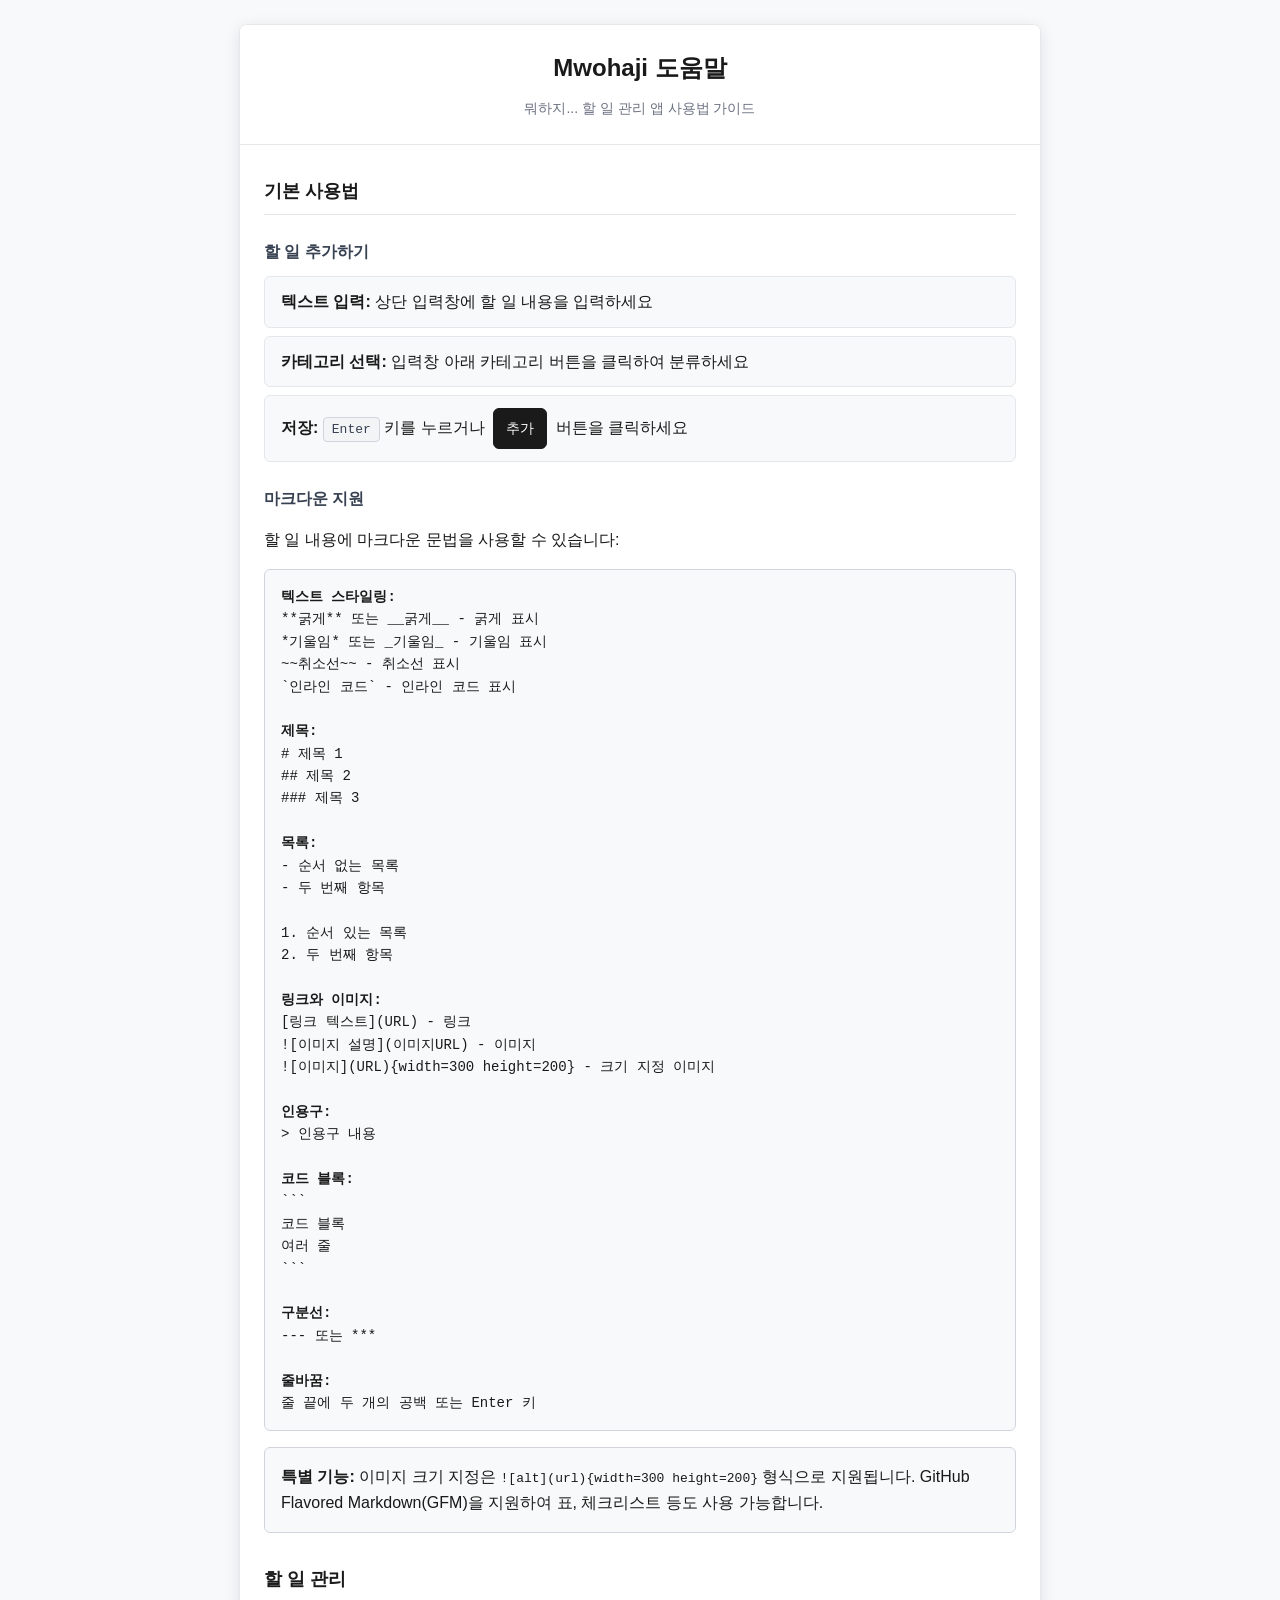
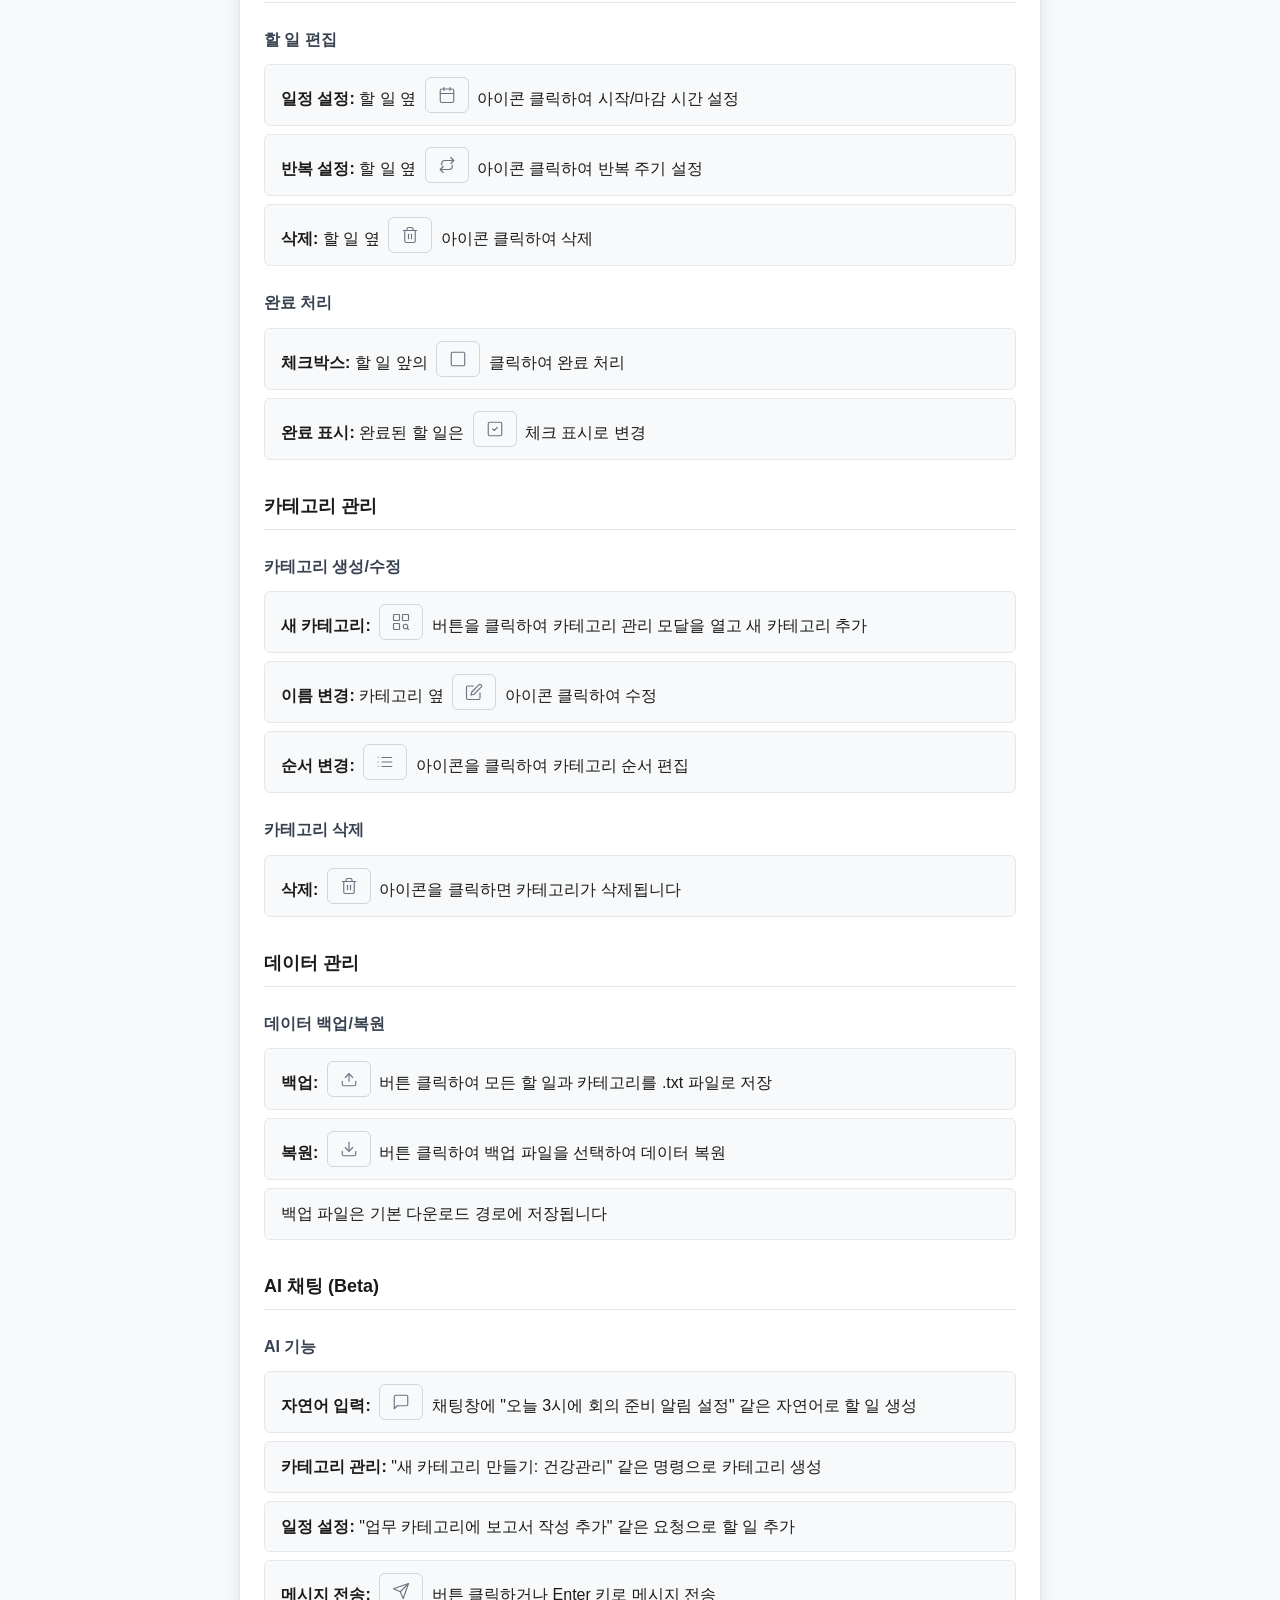
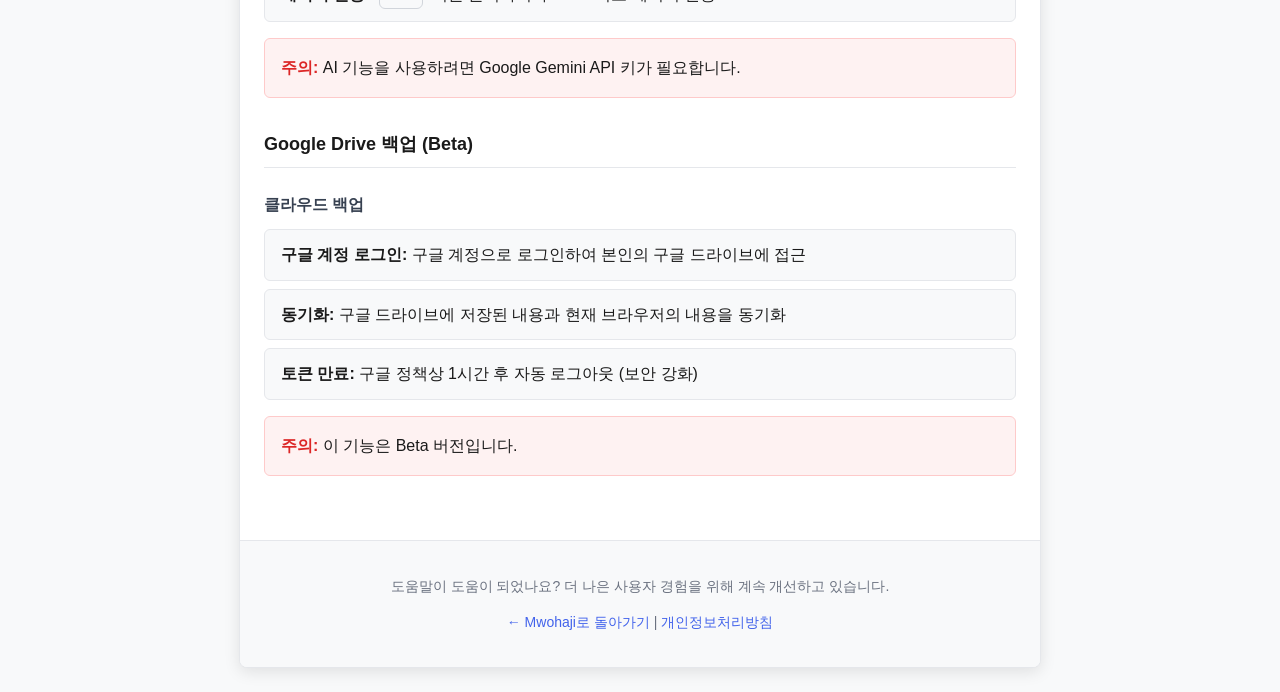
==== commit 624c486f: "개인정보처리방침도 추가하긴함" ====
--- a/help.html
+++ b/help.html
@@ -10,14 +10,6 @@
         .help-container {
             max-width: 800px;
             margin: 0 auto;
-            padding: 24px;
-            font-family: "Pretendard", -apple-system, BlinkMacSystemFont, "Segoe UI", Roboto, sans-serif;
-            line-height: 1.6;
-            color: #1a1a1a;
-            background-color: #f8f9fa;
-        }
-        
-        .help-content {
             background-color: white;
             border: 1px solid #e5e7eb;
             border-radius: 8px;
@@ -25,10 +17,14 @@
             overflow: hidden;
         }
         
+        .help-content {
+            background-color: white;
+        }
+        
         .help-header {
             text-align: center;
             margin-bottom: 0;
-            padding: 20px 24px;
+            padding: 24px;
             background-color: white;
             border-bottom: 1px solid #e5e7eb;
         }
@@ -47,7 +43,7 @@
         }
         
         .help-body {
-            padding: 24px;
+            padding: 32px 24px;
             background-color: white;
         }
         
@@ -148,23 +144,22 @@
             color: #374151;
         }
         
-        .back-btn {
-            display: inline-block;
-            padding: 12px 24px;
-            background: #1a1a1a;
-            color: white;
+        .help-footer {
+            background-color: #f8f9fa;
+            border-top: 1px solid #e5e7eb;
+            padding: 20px 24px;
+            text-align: center;
+            color: #6b7280;
+            font-size: 14px;
+        }
+
+        .help-footer a {
+            color: #4263EB;
             text-decoration: none;
-            border-radius: 6px;
-            margin-bottom: 20px;
-            transition: all 0.2s ease;
-            font-weight: 600;
-            font-size: 14px;
-        }
-        
-        .back-btn:hover {
-            background: #374151;
-            transform: translateY(-1px);
-            box-shadow: 0 4px 12px rgba(26, 26, 26, 0.3);
+        }
+
+        .help-footer a:hover {
+            text-decoration: underline;
         }
         
         .table {
@@ -246,12 +241,38 @@
         .ui-example.danger svg {
             color: #dc2626;
         }
+
+        /* 모바일 반응형 */
+        @media (max-width: 768px) {
+            .help-container {
+                margin: 0 auto;
+                border-radius: 6px;
+            }
+
+            .help-header {
+                padding: 20px 16px;
+            }
+
+            .help-header h1 {
+                font-size: 20px;
+            }
+
+            .help-body {
+                padding: 24px 16px;
+            }
+
+            .help-section h2 {
+                font-size: 16px;
+            }
+
+            .help-section h3 {
+                font-size: 15px;
+            }
+        }
     </style>
 </head>
 <body>
     <div class="help-container">
-        <a href="index.html" class="back-btn">메인으로 돌아가기</a>
-        
         <div class="help-content">
             <div class="help-header">
                 <h1>Mwohaji 도움말</h1>
@@ -379,12 +400,17 @@
                          <li><strong>토큰 만료:</strong> 구글 정책상 1시간 후 자동 로그아웃 (보안 강화)</li>
                      </ul>
                     
-                    <div class="warning-box">
-                        <strong>주의:</strong> 이 기능은 Beta 버전입니다.
-                    </div>
-                </div>
-            </div>
-        </div>
-    </div>
+                                         <div class="warning-box">
+                         <strong>주의:</strong> 이 기능은 Beta 버전입니다.
+                     </div>
+                 </div>
+             </div>
+         </div>
+
+         <footer class="help-footer">
+             <p>도움말이 도움이 되었나요? 더 나은 사용자 경험을 위해 계속 개선하고 있습니다.</p>
+             <p><a href="index.html">← Mwohaji로 돌아가기</a> | <a href="privacy-policy.html">개인정보처리방침</a></p>
+         </footer>
+     </div>
 </body>
 </html>
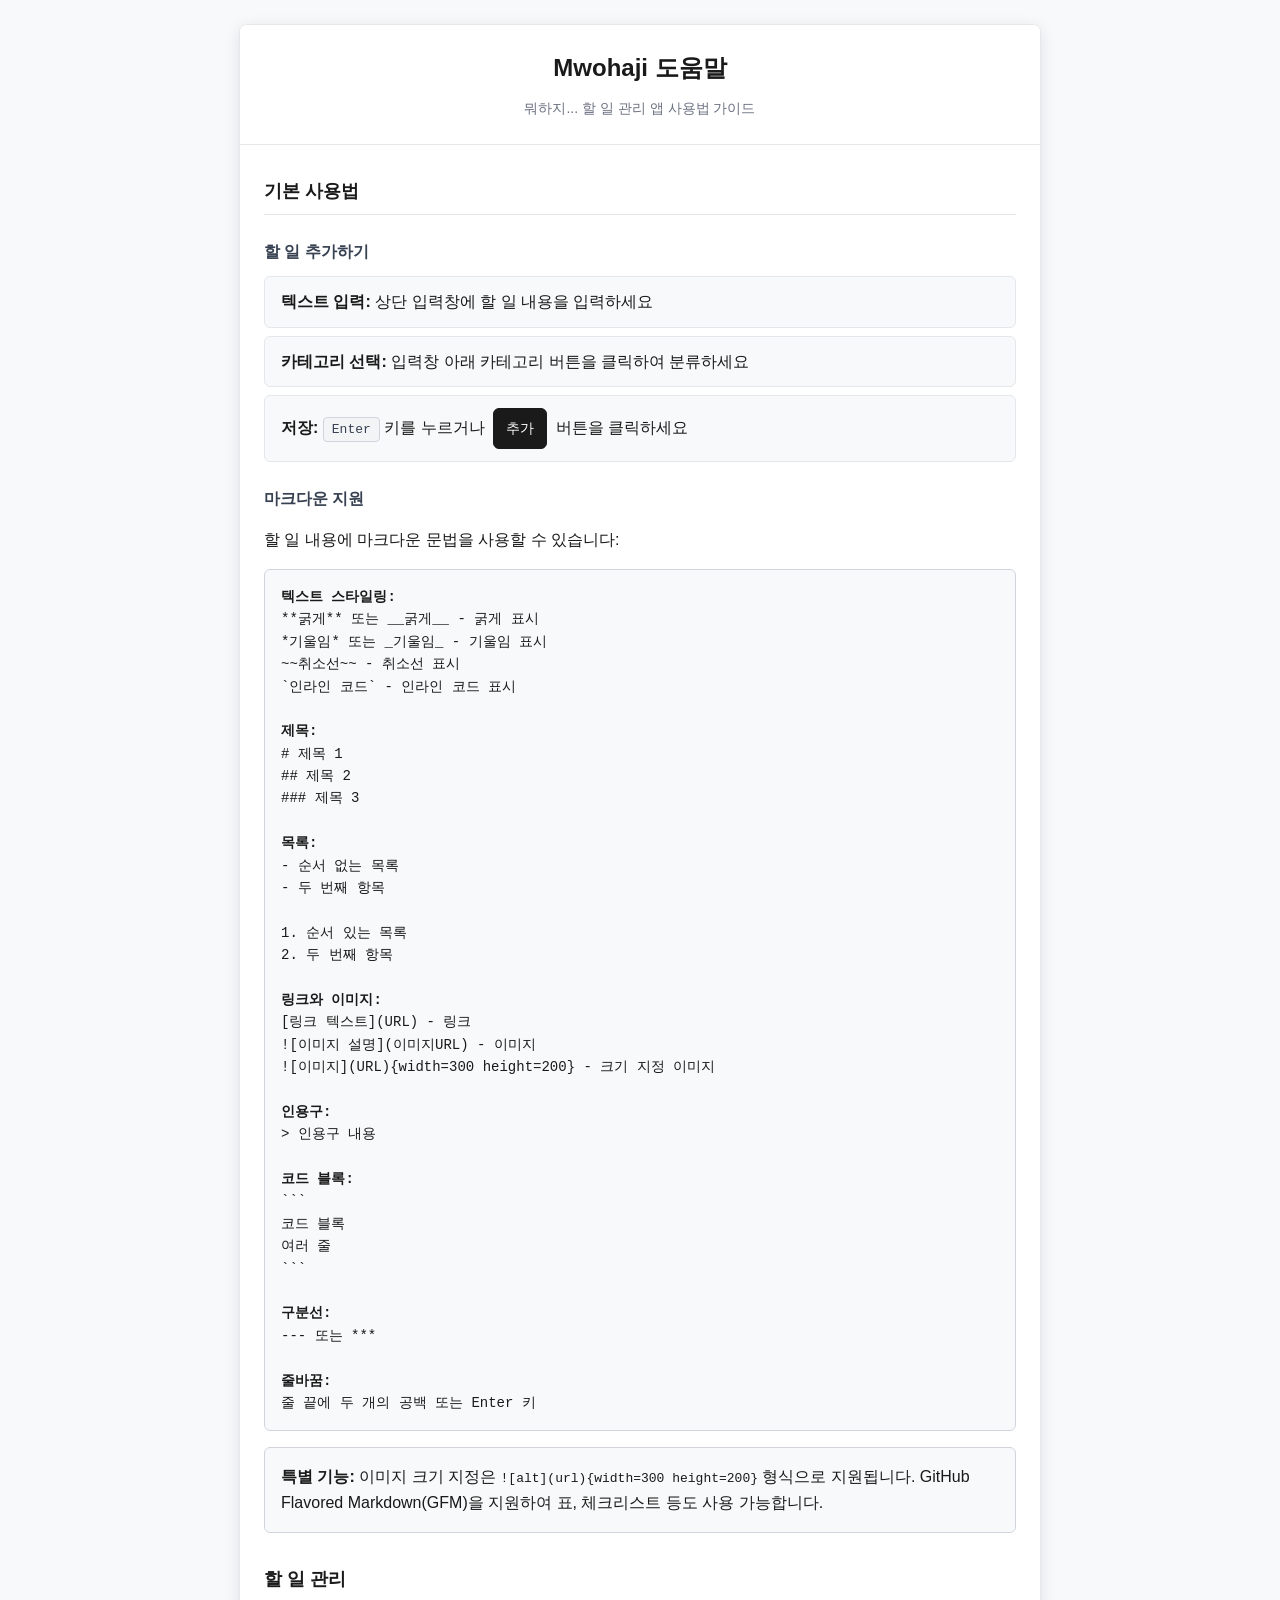
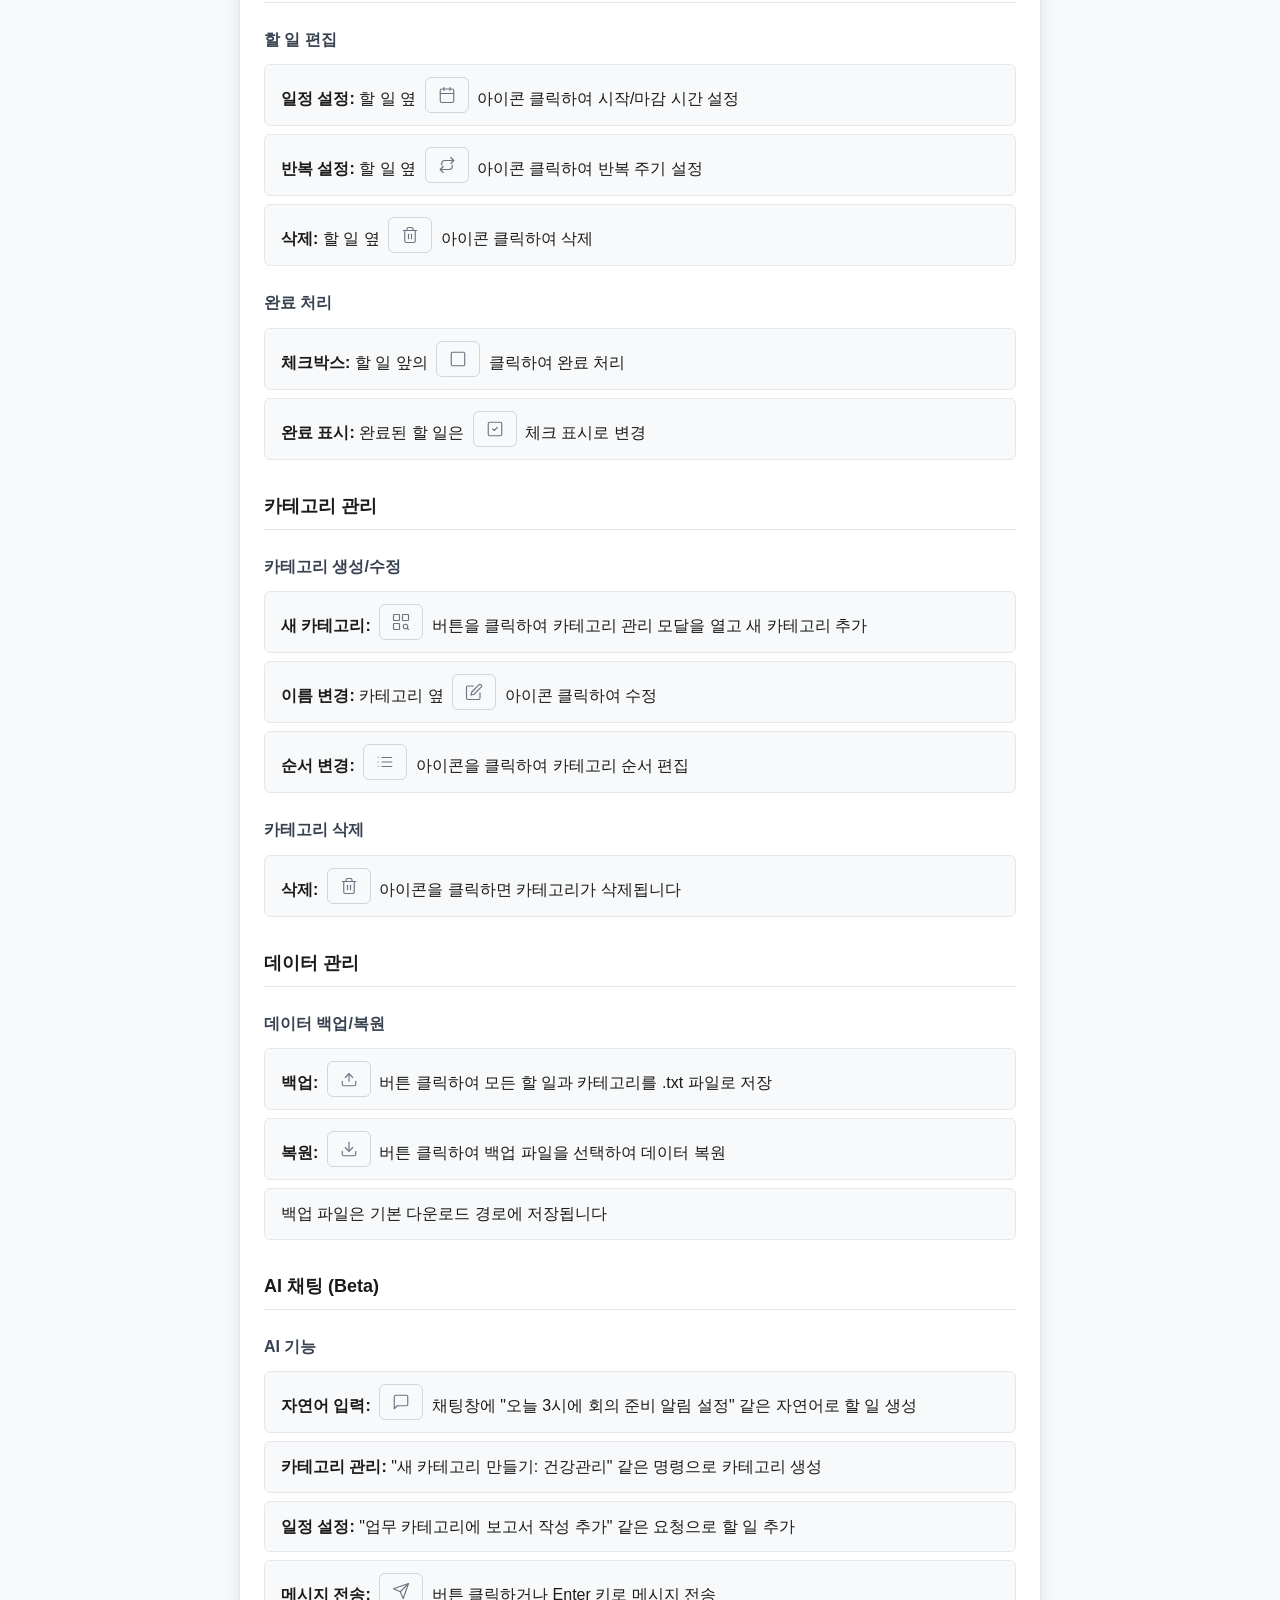
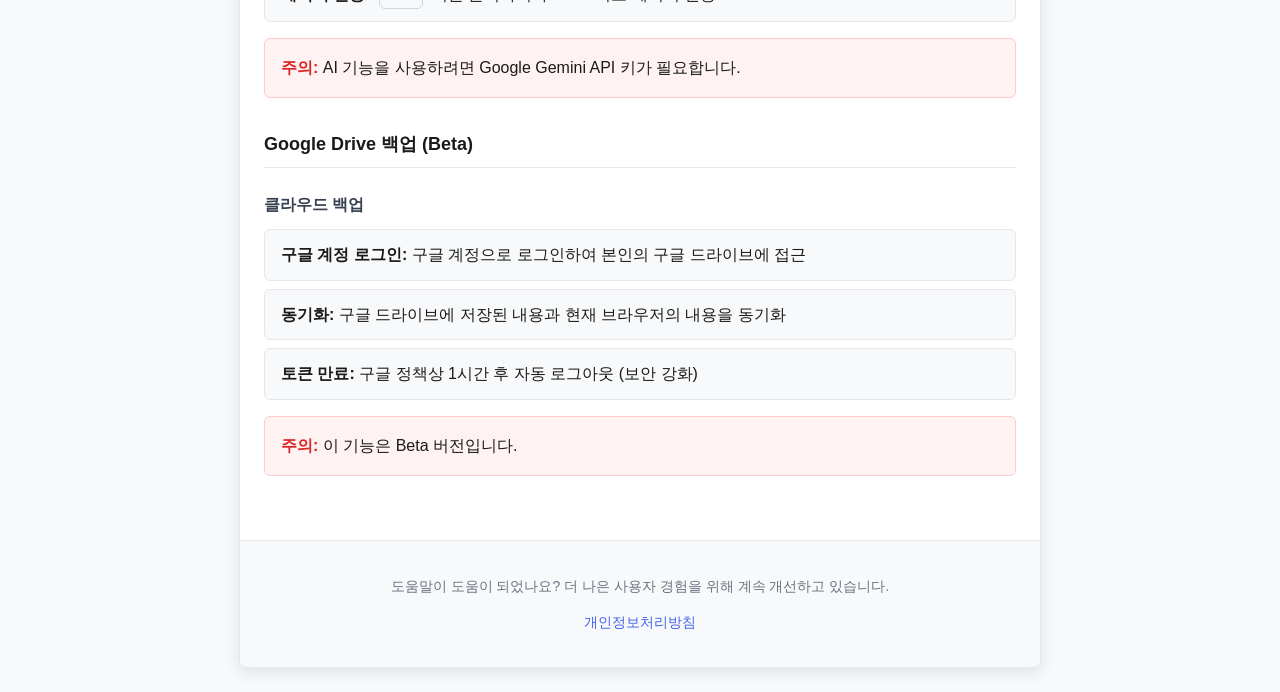
==== commit f5bd6aa9: "도움말 개인정보처리방침 버그제보 링크 추가" ====
--- a/help.html
+++ b/help.html
@@ -409,7 +409,7 @@
 
          <footer class="help-footer">
              <p>도움말이 도움이 되었나요? 더 나은 사용자 경험을 위해 계속 개선하고 있습니다.</p>
-             <p><a href="index.html">← Mwohaji로 돌아가기</a> | <a href="privacy-policy.html">개인정보처리방침</a></p>
+             <p><a href="privacy-policy.html">개인정보처리방침</a></p>
          </footer>
      </div>
 </body>
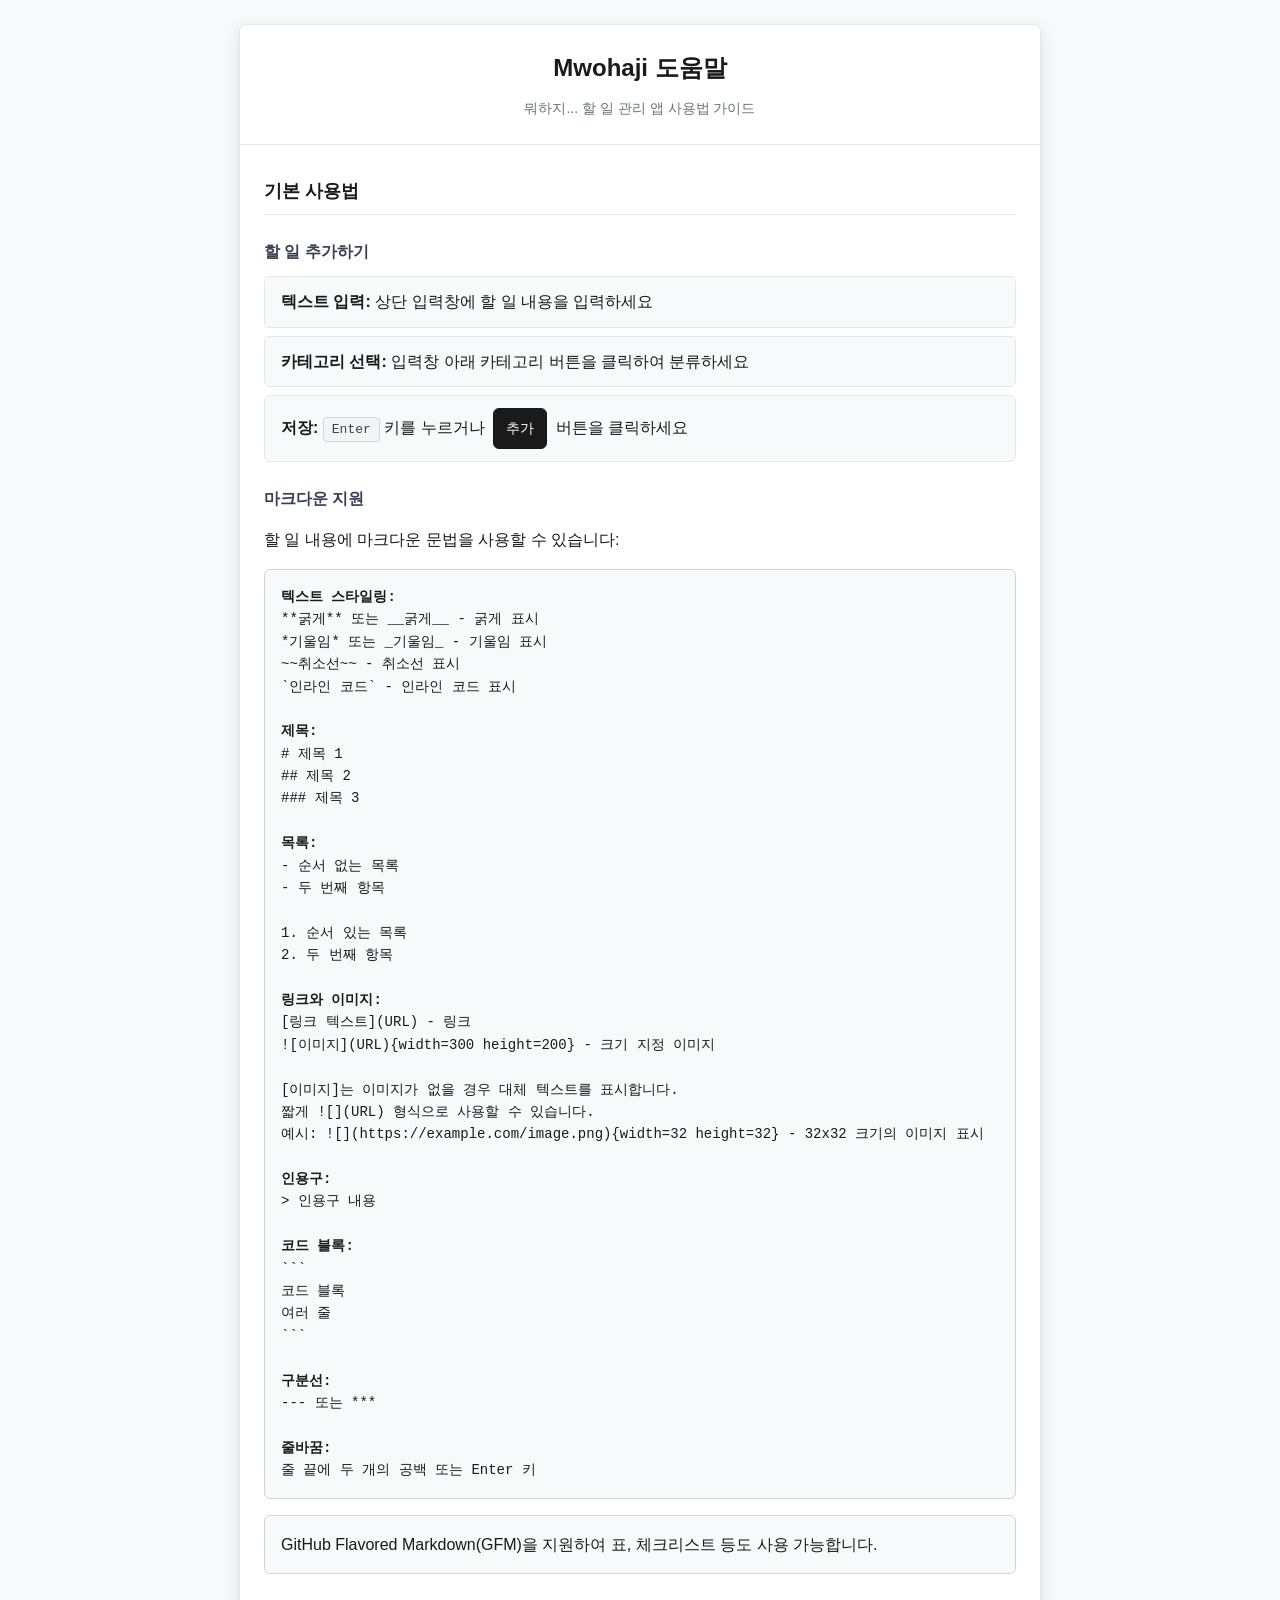
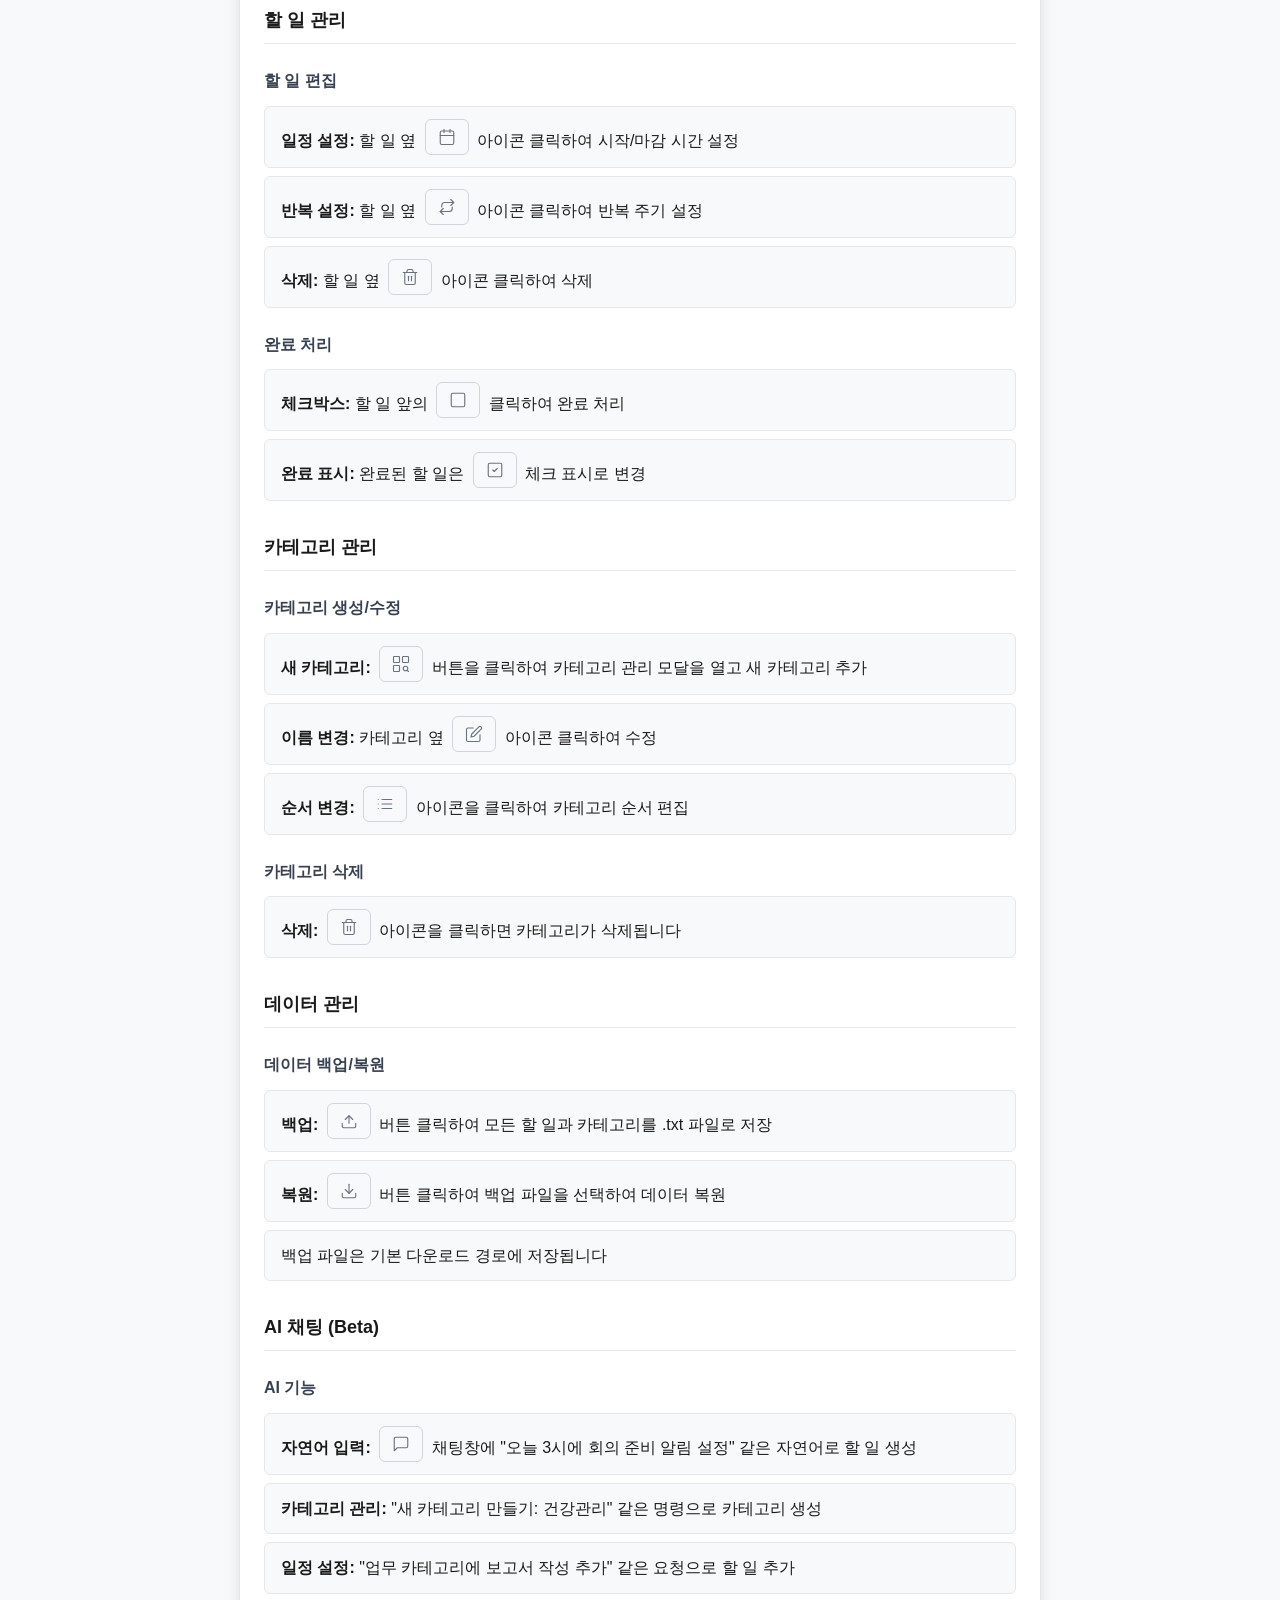
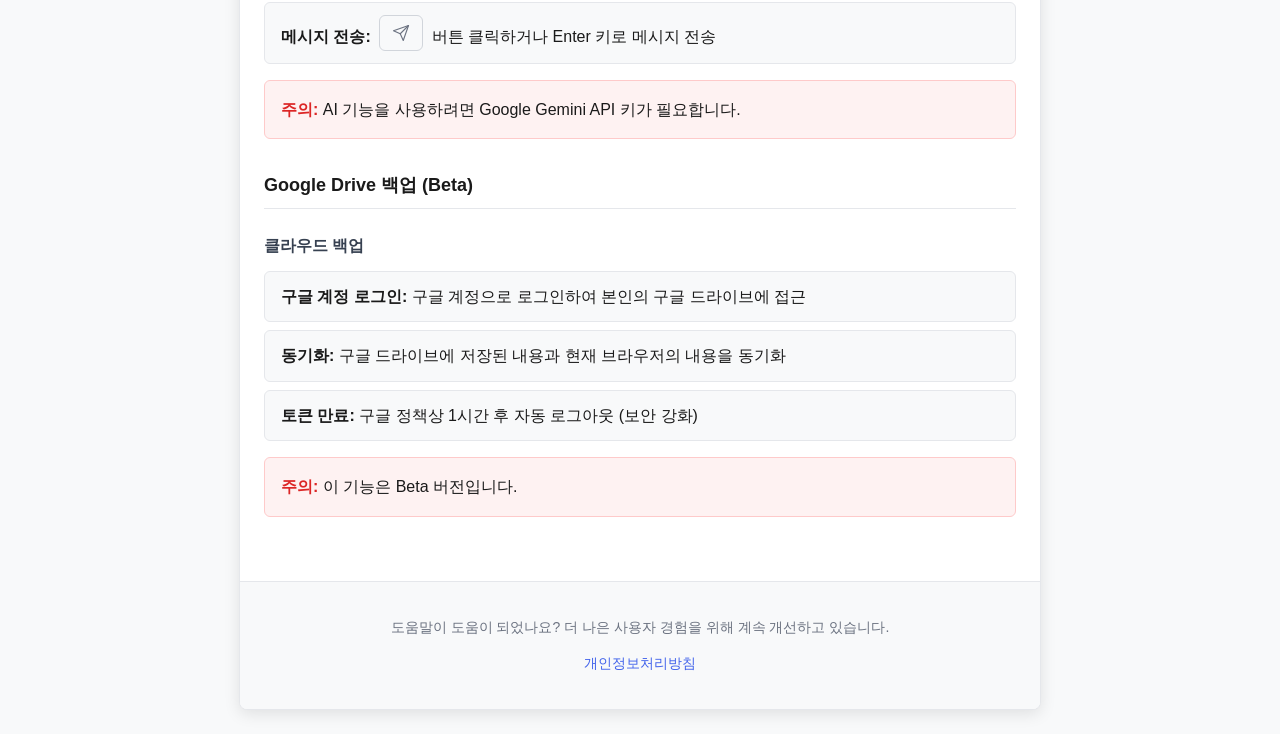
==== commit 89dc7348: "도움말 약간 업데이트" ====
--- a/help.html
+++ b/help.html
@@ -6,6 +6,64 @@
     <title>Mwohaji 도움말 - 뭐하지...</title>
     <link rel="icon" type="image/x-icon" href="favicon.ico">
     <link rel="stylesheet" href="css/style.css">
+    
+    <!-- 구조화된 데이터 -->
+    <script type="application/ld+json">
+    {
+      "@context": "https://schema.org",
+      "@type": "HowTo",
+      "name": "Mwohaji 할일 관리 앱 사용법",
+      "description": "Mwohaji 할일 관리 웹앱의 상세한 사용법과 기능 설명",
+      "image": "https://mwohaji.onrender.com/favicon.ico",
+      "url": "https://mwohaji.onrender.com/help.html",
+      "mainEntity": {
+        "@type": "HowTo",
+        "name": "Mwohaji 할일 관리 앱 사용법",
+        "step": [
+          {
+            "@type": "HowToStep",
+            "name": "할일 추가",
+            "text": "메인 화면의 입력 필드에 할일 내용을 입력하고 카테고리를 선택한 후 '추가' 버튼을 클릭합니다.",
+            "image": "https://mwohaji.onrender.com/favicon.ico"
+          },
+          {
+            "@type": "HowToStep",
+            "name": "카테고리 관리",
+            "text": "설정 버튼을 클릭하여 카테고리를 추가, 수정, 삭제할 수 있습니다.",
+            "image": "https://mwohaji.onrender.com/favicon.ico"
+          },
+          {
+            "@type": "HowToStep",
+            "name": "일정 설정",
+            "text": "할일을 클릭하여 시작 시간과 마감 시간을 설정하고 알림을 활성화할 수 있습니다.",
+            "image": "https://mwohaji.onrender.com/favicon.ico"
+          },
+          {
+            "@type": "HowToStep",
+            "name": "AI 채팅",
+            "text": "AI 대화 버튼을 클릭하여 자연어로 할일을 관리할 수 있습니다.",
+            "image": "https://mwohaji.onrender.com/favicon.ico"
+          },
+          {
+            "@type": "HowToStep",
+            "name": "타이머 사용",
+            "text": "타이머 버튼을 클릭하여 스톱워치와 타이머 기능을 사용할 수 있습니다.",
+            "image": "https://mwohaji.onrender.com/favicon.ico"
+          }
+        ],
+        "datePublished": "2025-08-22",
+        "dateModified": "2025-08-22"
+      },
+      "author": {
+        "@type": "Organization",
+        "name": "Mwohaji Team"
+      },
+      "publisher": {
+        "@type": "Organization",
+        "name": "Mwohaji Team"
+      }
+    }
+    </script>
     <style>
         .help-container {
             max-width: 800px;
@@ -312,8 +370,11 @@
                         <br>
                         <strong>링크와 이미지:</strong><br>
                         [링크 텍스트](URL) - 링크<br>
-                        ![이미지 설명](이미지URL) - 이미지<br>
                         ![이미지](URL){width=300 height=200} - 크기 지정 이미지<br>
+                        <br>
+                        [이미지]는 이미지가 없을 경우 대체 텍스트를 표시합니다. <br>
+                        짧게 ![](URL) 형식으로 사용할 수 있습니다.<br>
+                        예시: ![](https://example.com/image.png){width=32 height=32} - 32x32 크기의 이미지 표시<br>
                         <br>
                         <strong>인용구:</strong><br>
                         > 인용구 내용<br>
@@ -331,7 +392,7 @@
                         줄 끝에 두 개의 공백 또는 Enter 키
                     </div>
                     <div class="tip-box">
-                        <strong>특별 기능:</strong> 이미지 크기 지정은 <code>![alt](url){width=300 height=200}</code> 형식으로 지원됩니다. GitHub Flavored Markdown(GFM)을 지원하여 표, 체크리스트 등도 사용 가능합니다.
+                        GitHub Flavored Markdown(GFM)을 지원하여 표, 체크리스트 등도 사용 가능합니다.
                     </div>
                 </div>
 
--- a/css/style.css
+++ b/css/style.css
@@ -931,6 +931,7 @@
 
 .category-input-container input {
     flex-grow: 1;
+    min-width: 0; /* 최소 너비 제한 해제하여 더 작아질 수 있도록 */
     padding: 12px 16px; /* 패딩 증가 */
     border: 2px solid #d1d5db; /* 회색 테두리 */
     border-radius: 6px;
@@ -954,6 +955,7 @@
     font-weight: 600;
     cursor: pointer;
     transition: all 0.2s ease;
+    white-space: nowrap; /* 글자가 다음 줄로 넘어가지 않도록 */
 }
 
 .category-input-container button:hover {
